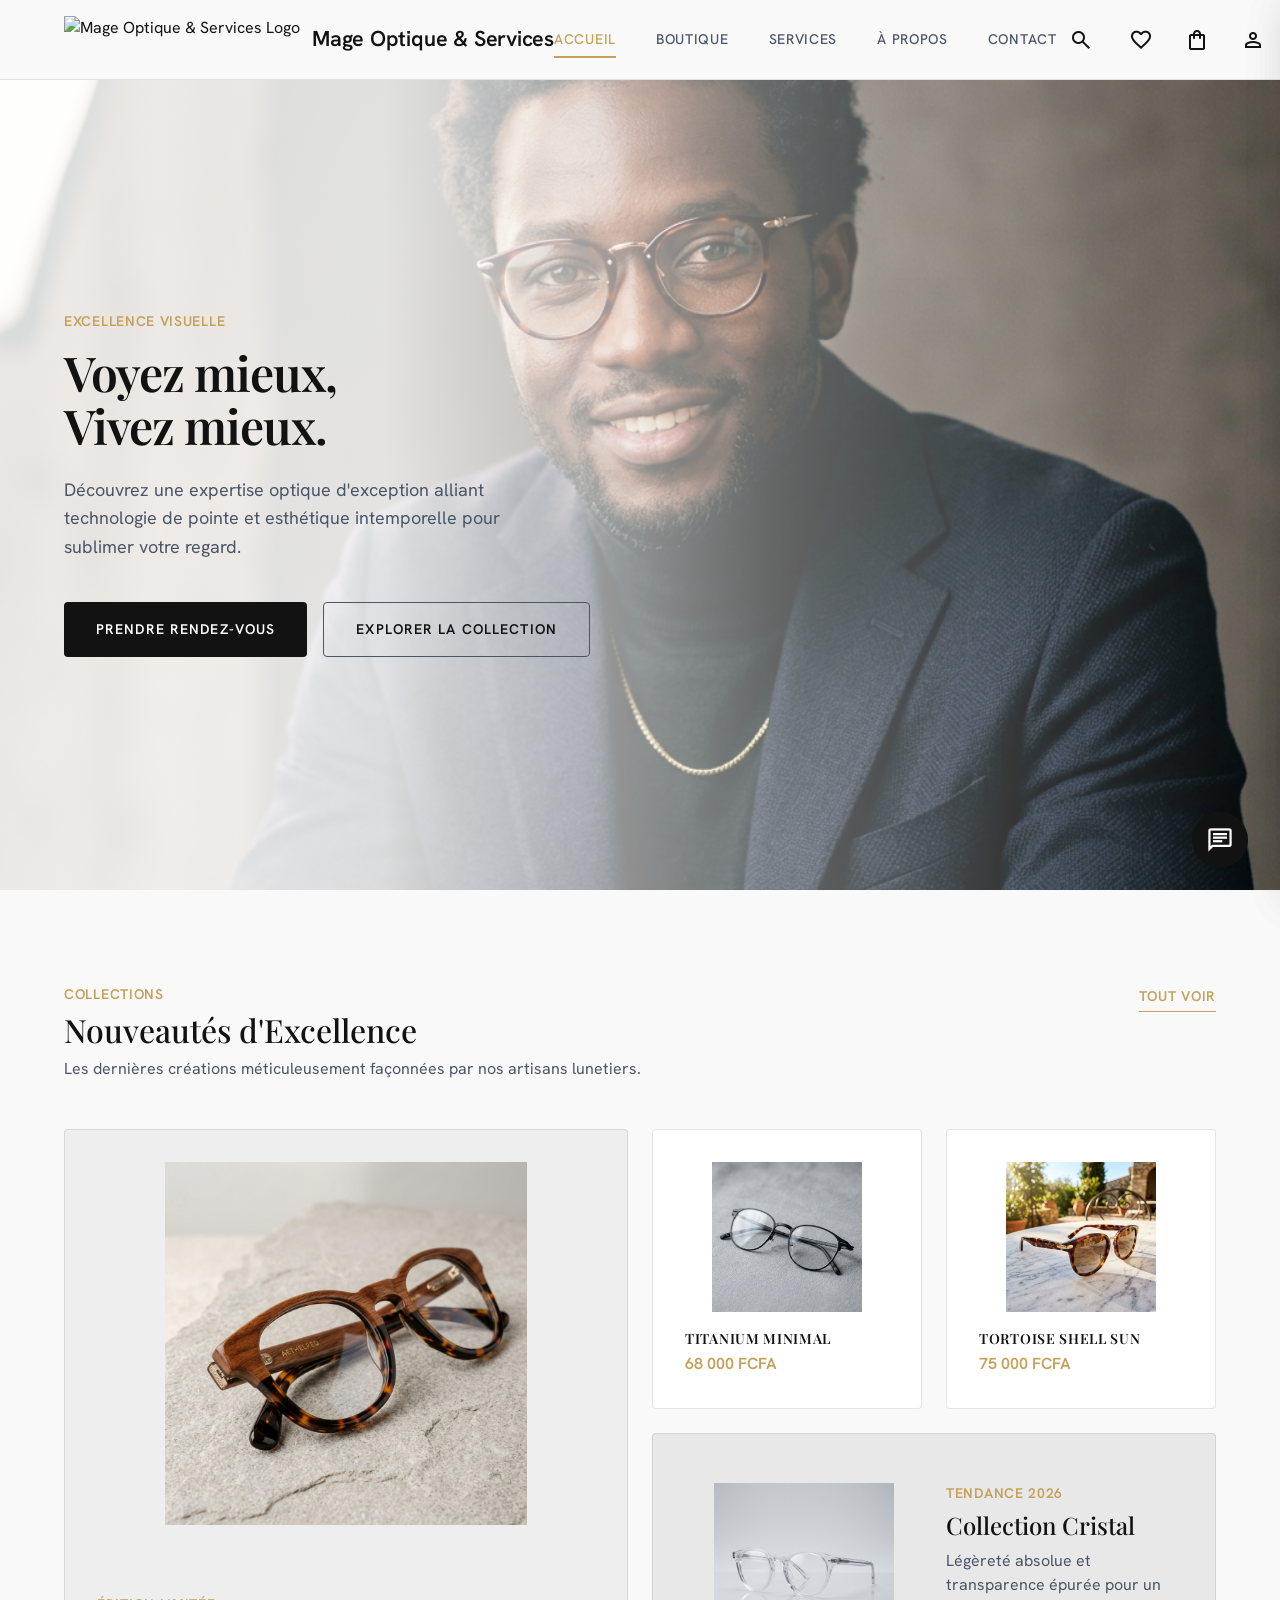
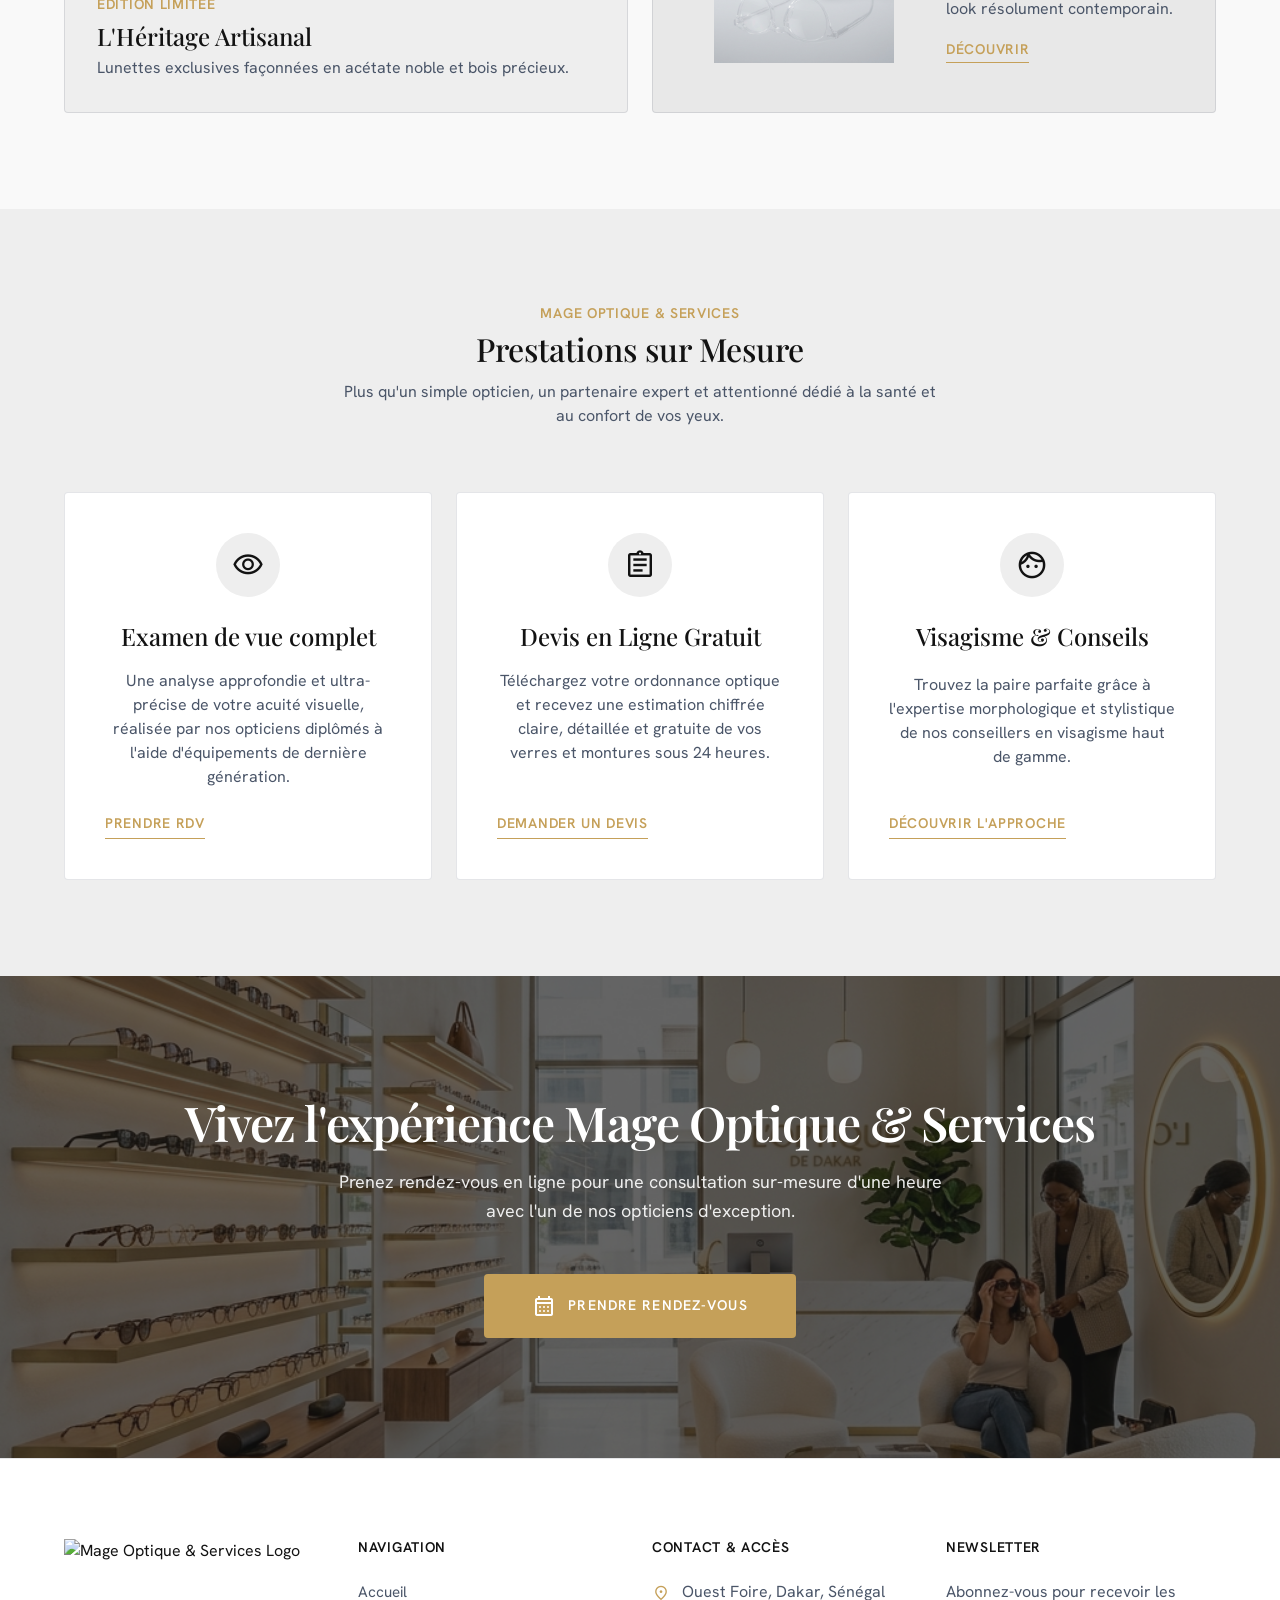
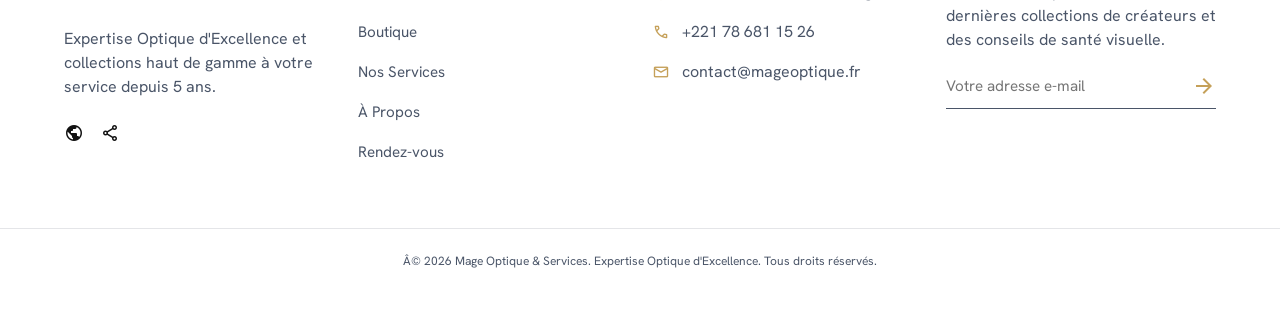
==== index.html @ 8152c01e "Initial commit - Mage Optique & Services full-stack app" ====
<!DOCTYPE html>
<html lang="fr" class="scroll-smooth">
<head>
    <meta charset="UTF-8">
    <meta name="viewport" content="width=device-width, initial-scale=1.0">
    <meta name="description" content="Mage Optique & Services | Haute lunetterie et expertise optique d'excellence. Découvrez nos montures de créateurs et planifiez votre examen de vue.">
    <title>Mage Optique & Services | Haute Lunetterie & Expertise</title>
    
    <!-- Google Fonts & Material Symbols -->
    <link href="https://fonts.googleapis.com/css2?family=Playfair+Display:wght@400;500;600;700&family=Hanken+Grotesk:wght@300;400;500;600;700&display=swap" rel="stylesheet">
    <link href="https://fonts.googleapis.com/css2?family=Material+Symbols+Outlined:wght,FILL@100..700,0..1" rel="stylesheet">
    
    <!-- Core Stylesheet -->
    <link rel="stylesheet" href="css/style.css?v=3">
    
    <style>
        .hero-carousel {
            position: absolute;
            inset: 0;
            z-index: 1;
            height: 100%;
            width: 100%;
        }
        .carousel-slide {
            position: absolute;
            inset: 0;
            opacity: 0;
            transition: opacity 1.5s cubic-bezier(0.4, 0, 0.2, 1);
            height: 100%;
            width: 100%;
        }
        .carousel-slide.active {
            opacity: 1;
        }
        @media (max-width: 768px) {
            .hero-overlay-mask {
                background: linear-gradient(to bottom, rgba(255, 255, 255, 0.9) 0%, rgba(255, 255, 255, 0.75) 100%) !important;
            }
            .text-body-lg {
                color: #121212 !important;
                font-weight: 500 !important;
            }
        }
    </style>
</head>
<body>

    <!-- Unified Header / TopAppBar -->
    <header class="top-header glass-effect">
        <div class="container nav-bar">
            <a href="index.html" class="nav-logo" id="logo-link">
                <img src="https://lh3.googleusercontent.com/aida-public/[base64]" alt="Mage Optique &amp; Services Logo" class="logo-img">
                <span class="logo-text font-serif">Mage Optique &amp; Services</span>
            </a>
            
            <nav class="nav-links">
                <a href="index.html" class="nav-link active">Accueil</a>
                <a href="boutique.html" class="nav-link">Boutique</a>
                <a href="services.html" class="nav-link">Services</a>
                <a href="a-propos.html" class="nav-link">À Propos</a>
                <a href="contact.html" class="nav-link">Contact</a>
            </nav>
            
            <div class="nav-actions">
                <a href="boutique.html" class="material-symbols-outlined icon-btn" id="search-nav-btn">search</a>
                <span class="material-symbols-outlined icon-btn" onclick="alert('Votre liste de favoris est vide.')" id="fav-nav-btn">favorite</span>
                <span class="material-symbols-outlined icon-btn" onclick="alert('Votre panier Mage Optique &amp; Services est vide.')" id="cart-nav-btn">shopping_bag</span>
                <a href="connexion.html" class="material-symbols-outlined icon-btn" id="login-nav-btn">person</a>
                <span class="mobile-nav-toggle material-symbols-outlined" id="menu-toggle-btn">menu</span>
            </div>
        </div>
    </header>

    <!-- Mobile Drawer Menu -->
    <div class="mobile-menu-overlay" id="drawer-overlay"></div>
    <div class="mobile-menu" id="drawer-menu">
        <div class="mobile-menu-header">
            <span class="font-serif text-headline-md">Mage Optique &amp; Services</span>
            <span class="material-symbols-outlined icon-btn close-menu" id="close-menu-btn">close</span>
        </div>
        <nav class="mobile-nav-links">
            <a href="index.html" class="mobile-nav-link active">Accueil</a>
            <a href="boutique.html" class="mobile-nav-link">Boutique</a>
            <a href="services.html" class="mobile-nav-link">Services</a>
            <a href="a-propos.html" class="mobile-nav-link">À Propos</a>
            <a href="contact.html" class="mobile-nav-link">Contact</a>
            <a href="connexion.html" class="mobile-nav-link">Connexion</a>
        </nav>
    </div>

    <!-- Main Container -->
    <main style="padding-top: 80px;">

        <!-- Hero Section -->
        <section class="animate-fade-in" style="position: relative; height: 90vh; display: flex; align-items: center; overflow: hidden; background-color: var(--color-surface-dim);">
            <!-- Animated Hero Carousel -->
            <div class="hero-carousel">
                <div class="carousel-slide active">
                    <img src="assets/hero_black_man.png" alt="Jeune homme élégant portant des lunettes de créateur Mage Optique &amp; Services" style="width: 100%; height: 100%; object-fit: cover;">
                </div>
                <div class="carousel-slide">
                    <img src="assets/hero_elegant_woman.png" alt="Grande dame et mamie africaine élégante portant des lunettes de créateur Mage Optique &amp; Services" style="width: 100%; height: 100%; object-fit: cover; object-position: center 22%; transform: scale(1.18); transform-origin: center 22%;">
                </div>
                <div class="carousel-slide">
                    <img src="assets/hero_elegant_child.png" alt="Enfant noir élégant portant des lunettes tendance Mage Optique &amp; Services" style="width: 100%; height: 100%; object-fit: cover;">
                </div>
                <div class="carousel-slide">
                    <img src="assets/hero_african_veiled_woman.png" alt="Femme noire africaine voilée élégante portant des lunettes de créateur Mage Optique &amp; Services" style="width: 100%; height: 100%; object-fit: cover;">
                </div>
                <div class="carousel-slide">
                    <img src="assets/hero_mixed_senior.png" alt="Sénior métissé élégant et souriant portant des lunettes de créateur Mage Optique &amp; Services" style="width: 100%; height: 100%; object-fit: cover; object-position: center 15%; transform: scale(1.15); transform-origin: center 15%;">
                </div>
                <!-- Unified mask overlay to guarantee optimal text contrast across all slides -->
                <div class="hero-overlay-mask" style="position: absolute; inset: 0; background: linear-gradient(to right, rgba(255,255,255,0.85) 30%, rgba(255,255,255,0.4) 60%, transparent 100%); z-index: 2;"></div>
            </div>
            
            <div class="container" style="position: relative; z-index: 3;">
                <div style="max-width: 600px;">
                    <span class="text-label-md" style="color: var(--color-muted-gold); margin-bottom: 16px; display: block;">Excellence Visuelle</span>
                    <h1 class="text-display-lg" style="margin-bottom: 24px;">Voyez mieux,<br>Vivez mieux.</h1>
                    <p class="text-body-lg" style="margin-bottom: 40px; max-width: 480px;">Découvrez une expertise optique d'exception alliant technologie de pointe et esthétique intemporelle pour sublimer votre regard.</p>
                    <div style="display: flex; flex-wrap: wrap; gap: 16px;">
                        <a href="contact.html" class="btn btn-primary" id="hero-book-btn">Prendre Rendez-vous</a>
                        <a href="boutique.html" class="btn btn-secondary" id="hero-explore-btn">Explorer la Collection</a>
                    </div>
                </div>
            </div>
        </section>

        <!-- Bento Grid Nouveautés -->
        <section class="section-padding container">
            <div style="display: flex; justify-content: space-between; align-items: flex-end; margin-bottom: 48px;">
                <div>
                    <span class="text-label-md" style="color: var(--color-muted-gold); margin-bottom: 8px; display: block;">Collections</span>
                    <h2 class="text-headline-lg">Nouveautés d'Excellence</h2>
                    <p class="text-body-md" style="margin-top: 8px;">Les dernières créations méticuleusement façonnées par nos artisans lunetiers.</p>
                </div>
                <a href="boutique.html" class="btn-link" id="view-all-nouveautes">Tout voir</a>
            </div>

            <div class="bento-grid">
                <!-- Large Bento element (Featured) -->
                <div class="bento-card bento-large" id="bento-card-large" onclick="location.href='details.html?id=prod-1'">
                    <div class="bento-image-wrapper">
                        <img src="assets/bento_wood.png" alt="Artisanal wood spectacles" class="bento-img">
                    </div>
                    <div>
                        <span class="text-label-md" style="color: var(--color-muted-gold); margin-bottom: 8px; display: block;">Édition Limitée</span>
                        <h3 class="text-headline-md">L'Héritage Artisanal</h3>
                        <p class="text-body-md" style="margin-top: 4px;">Lunettes exclusives façonnées en acétate noble et bois précieux.</p>
                    </div>
                </div>

                <!-- Small Bento 1 -->
                <div class="bento-card bento-small" id="bento-card-small1" onclick="location.href='details.html?id=prod-2'">
                    <div class="bento-image-wrapper">
                        <img src="assets/bento_titanium.png" alt="Titanium Minimal" class="bento-img">
                    </div>
                    <div>
                        <h4 class="text-label-md" style="margin-bottom: 4px;">Titanium Minimal</h4>
                        <p class="text-body-md" style="color: var(--color-muted-gold); font-weight: 600;">68 000 FCFA</p>
                    </div>
                </div>

                <!-- Small Bento 2 -->
                <div class="bento-card bento-small" id="bento-card-small2" onclick="location.href='details.html?id=prod-3'">
                    <div class="bento-image-wrapper">
                        <img src="assets/bento_tortoise.png" alt="Tortoise Shell Sun" class="bento-img">
                    </div>
                    <div>
                        <h4 class="text-label-md" style="margin-bottom: 4px;">Tortoise Shell Sun</h4>
                        <p class="text-body-md" style="color: var(--color-muted-gold); font-weight: 600;">75 000 FCFA</p>
                    </div>
                </div>

                <!-- Medium Bento 3 -->
                <div class="bento-card bento-medium" id="bento-card-medium" onclick="location.href='details.html?id=prod-4'">
                    <div style="display: flex; height: 100%; width: 100%; align-items: center; gap: 24px;">
                        <div style="width: 50%; height: 100%; display: flex; align-items: center; justify-content: center;">
                            <img src="assets/bento_cristal.png" alt="Collection Cristal" class="bento-img" style="max-height: 180px;">
                        </div>
                        <div style="width: 50%;">
                            <span class="text-label-md" style="color: var(--color-muted-gold); margin-bottom: 8px; display: block;">Tendance 2026</span>
                            <h3 class="text-headline-md" style="margin-bottom: 8px;">Collection Cristal</h3>
                            <p class="text-body-md" style="margin-bottom: 16px;">Légèreté absolue et transparence épurée pour un look résolument contemporain.</p>
                            <span class="btn-link">Découvrir</span>
                        </div>
                    </div>
                </div>
            </div>
        </section>

        <!-- Services Preview Section -->
        <section style="background-color: var(--color-surface-container); padding: 96px 0;">
            <div class="container">
                <div style="text-align: center; max-width: 600px; margin: 0 auto 64px auto;">
                    <span class="text-label-md" style="color: var(--color-muted-gold); margin-bottom: 8px; display: block;">Mage Optique &amp; Services</span>
                    <h2 class="text-headline-lg">Prestations sur Mesure</h2>
                    <p class="text-body-md" style="margin-top: 12px;">Plus qu'un simple opticien, un partenaire expert et attentionné dédié à la santé et au confort de vos yeux.</p>
                </div>

                <div class="grid-cols-12">
                    <!-- Service 1 -->
                    <div class="card-shadow-hover col-span-4" style="background-color: var(--color-paper-white); border: 1px solid var(--color-border-subtle); padding: 40px; border-radius: var(--border-radius-md); text-align: center; display: flex; flex-direction: column; align-items: center;">
                        <div style="width: 64px; height: 64px; border-radius: var(--border-radius-full); background-color: var(--color-surface-container); margin-bottom: 24px;" class="flex-center">
                            <span class="material-symbols-outlined" style="font-size: 32px; color: var(--color-deep-charcoal);">visibility</span>
                        </div>
                        <h3 class="text-headline-md" style="margin-bottom: 16px;">Examen de vue complet</h3>
                        <p class="text-body-md" style="margin-bottom: 24px; flex-grow: 1;">Une analyse approfondie et ultra-précise de votre acuité visuelle, réalisée par nos opticiens diplômés à l'aide d'équipements de dernière génération.</p>
                        <a href="contact.html" class="btn-link">Prendre RDV</a>
                    </div>

                    <!-- Service 2 -->
                    <div class="card-shadow-hover col-span-4" style="background-color: var(--color-paper-white); border: 1px solid var(--color-border-subtle); padding: 40px; border-radius: var(--border-radius-md); text-align: center; display: flex; flex-direction: column; align-items: center;">
                        <div style="width: 64px; height: 64px; border-radius: var(--border-radius-full); background-color: var(--color-surface-container); margin-bottom: 24px;" class="flex-center">
                            <span class="material-symbols-outlined" style="font-size: 32px; color: var(--color-deep-charcoal);">assignment</span>
                        </div>
                        <h3 class="text-headline-md" style="margin-bottom: 16px;">Devis en Ligne Gratuit</h3>
                        <p class="text-body-md" style="margin-bottom: 24px; flex-grow: 1;">Téléchargez votre ordonnance optique et recevez une estimation chiffrée claire, détaillée et gratuite de vos verres et montures sous 24 heures.</p>
                        <a href="services.html" class="btn-link">Demander un Devis</a>
                    </div>

                    <!-- Service 3 -->
                    <div class="card-shadow-hover col-span-4" style="background-color: var(--color-paper-white); border: 1px solid var(--color-border-subtle); padding: 40px; border-radius: var(--border-radius-md); text-align: center; display: flex; flex-direction: column; align-items: center;">
                        <div style="width: 64px; height: 64px; border-radius: var(--border-radius-full); background-color: var(--color-surface-container); margin-bottom: 24px;" class="flex-center">
                            <span class="material-symbols-outlined" style="font-size: 32px; color: var(--color-deep-charcoal);">face</span>
                        </div>
                        <h3 class="text-headline-md" style="margin-bottom: 16px;">Visagisme &amp; Conseils</h3>
                        <p class="text-body-md" style="margin-top: 4px; margin-bottom: 24px; flex-grow: 1;">Trouvez la paire parfaite grâce à l'expertise morphologique et stylistique de nos conseillers en visagisme haut de gamme.</p>
                        <a href="a-propos.html" class="btn-link">Découvrir l'approche</a>
                    </div>
                </div>
            </div>
        </section>

        <!-- CTA Experience Section -->
        <section style="position: relative; padding: 120px 0; overflow: hidden; color: var(--color-paper-white);">
            <div style="position: absolute; inset: 0; z-index: 1;">
                <img src="assets/salon_interior.png" alt="Mage Optique &amp; Services high-end salon interior" style="width: 100%; height: 100%; object-fit: cover;">
                <div style="position: absolute; inset: 0; background-color: rgba(18, 18, 18, 0.65);"></div>
            </div>

            <div class="container" style="position: relative; z-index: 2; text-align: center;">
                <h2 class="text-display-lg font-serif" style="margin-bottom: 20px; color: var(--color-paper-white);">Vivez l'expérience Mage Optique &amp; Services</h2>
                <p class="text-body-lg" style="margin-bottom: 48px; max-width: 640px; margin-left: auto; margin-right: auto; opacity: 0.9; color: var(--color-paper-white);">Prenez rendez-vous en ligne pour une consultation sur-mesure d'une heure avec l'un de nos opticiens d'exception.</p>
                <a href="contact.html" class="btn btn-gold" style="padding: 20px 48px; display: inline-flex; align-items: center; gap: 12px;" id="cta-book-btn">
                    <span class="material-symbols-outlined">calendar_month</span>
                    Prendre Rendez-vous
                </a>
            </div>
        </section>

    </main>

    <!-- Unified Footer -->
    <footer class="footer">
        <div class="container footer-grid">
            <div>
                <img src="https://lh3.googleusercontent.com/aida-public/[base64]" alt="Mage Optique &amp; Services Logo" style="height: 64px; margin-bottom: 24px; width: auto; object-fit: contain;">
                <p class="text-body-md" style="margin-bottom: 24px;">Expertise Optique d'Excellence et collections haut de gamme à votre service depuis 5 ans.</p>
                <div class="footer-socials">
                    <span class="material-symbols-outlined social-icon" id="soc-instagram">public</span>
                    <span class="material-symbols-outlined social-icon" id="soc-share">share</span>
                </div>
            </div>

            <div>
                <h5 class="footer-title">Navigation</h5>
                <ul class="footer-links">
                    <li><a href="index.html" class="footer-link">Accueil</a></li>
                    <li><a href="boutique.html" class="footer-link">Boutique</a></li>
                    <li><a href="services.html" class="footer-link">Nos Services</a></li>
                    <li><a href="a-propos.html" class="footer-link">À Propos</a></li>
                    <li><a href="contact.html" class="footer-link">Rendez-vous</a></li>
                </ul>
            </div>

            <div>
                <h5 class="footer-title">Contact &amp; Accès</h5>
                <ul class="footer-links text-body-md">
                    <li style="display: flex; gap: 12px; align-items: flex-start;">
                        <span class="material-symbols-outlined" style="font-size: 18px; margin-top: 4px; color: var(--color-muted-gold);">location_on</span>
                        <span>Ouest Foire, Dakar, Sénégal</span>
                    </li>
                    <li style="display: flex; gap: 12px; align-items: center;">
                        <span class="material-symbols-outlined" style="font-size: 18px; color: var(--color-muted-gold);">call</span>
                        <span>+221 78 681 15 26</span>
                    </li>
                    <li style="display: flex; gap: 12px; align-items: center;">
                        <span class="material-symbols-outlined" style="font-size: 18px; color: var(--color-muted-gold);">mail</span>
                        <span>contact@mageoptique.fr</span>
                    </li>
                </ul>
            </div>

            <div>
                <h5 class="footer-title">Newsletter</h5>
                <p class="text-body-md" style="margin-bottom: 20px;">Abonnez-vous pour recevoir les dernières collections de créateurs et des conseils de santé visuelle.</p>
                <form onsubmit="event.preventDefault(); alert('Merci pour votre inscription à la newsletter Mage Optique &amp; Services !'); this.reset();" style="display: flex; border-bottom: 1px solid var(--color-soft-slate); padding-bottom: 8px;" id="newsletter-form">
                    <input type="email" placeholder="Votre adresse e-mail" style="flex-grow: 1; padding: 4px 0; color: var(--color-deep-charcoal); font-size: 0.95rem;" required id="news-email-input">
                    <button type="submit" class="material-symbols-outlined" style="color: var(--color-muted-gold); cursor: pointer;" id="news-submit-btn">arrow_forward</button>
                </form>
            </div>
        </div>

        <div style="border-top: 1px solid var(--color-border-subtle); margin-top: 64px; padding-top: 24px; text-align: center;">
            <p class="text-caption">Â© 2026 Mage Optique &amp; Services. Expertise Optique d'Excellence. Tous droits réservés.</p>
        </div>
    </footer>

    <!-- Interactive Sidebar Concierge -->
    <div style="position: fixed; bottom: 32px; right: 32px; z-index: 100; display: flex; flex-direction: column; align-items: flex-end; gap: 16px;">
        <div id="concierge-message" class="glass-effect" style="display: none; padding: 12px 20px; border-radius: var(--border-radius-lg); font-size: 0.875rem; font-weight: 500; box-shadow: 0 10px 25px rgba(0,0,0,0.05); border-color: var(--color-muted-gold); animation: fadeIn 0.3s ease-out; max-width: 240px; color: var(--color-deep-charcoal);">
            Besoin d'un conseil ? Chattez avec l'un de nos visagistes en direct.
        </div>
        <button onclick="alert('L\'assistant conseil Mage Optique &amp; Services est en cours d\'initialisation...')" onmouseover="document.getElementById('concierge-message').style.display='block'" onmouseout="document.getElementById('concierge-message').style.display='none'" class="flex-center" style="width: 56px; height: 56px; border-radius: var(--border-radius-full); background-color: var(--color-deep-charcoal); color: var(--color-paper-white); box-shadow: 0 10px 25px rgba(0,0,0,0.1); cursor: pointer; transition: var(--transition-fast);" id="concierge-floating-btn">
            <span class="material-symbols-outlined" style="font-size: 28px;">chat</span>
        </button>
    </div>

    <!-- Core Scripting -->
    <script src="js/db.js?v=3"></script>
    <script src="js/main.js?v=7"></script>
    <script>
        // Smooth fade-in hero carousel automation
        document.addEventListener('DOMContentLoaded', () => {
            const slides = document.querySelectorAll('.carousel-slide');
            if (slides.length === 0) return;
            
            let currentIdx = 0;
            setInterval(() => {
                slides[currentIdx].classList.remove('active');
                currentIdx = (currentIdx + 1) % slides.length;
                slides[currentIdx].classList.add('active');
            }, 5000); // Transitions every 5 seconds

            // Initial bento render
            renderBentoGrid();
        });

        // Re-render when products are synced from Supabase
        window.addEventListener('supabase-synced', renderBentoGrid);

        function renderBentoGrid() {
            const products = typeof getProducts === 'function' ? getProducts() : [];
            
            // 1. Large Bento
            const pLarge = products.find(p => p.homepage_placement === 'large');
            const cardLarge = document.getElementById('bento-card-large');
            if (cardLarge) {
                if (pLarge) {
                    cardLarge.setAttribute('onclick', `location.href='details.html?id=${pLarge.id}'`);
                    cardLarge.innerHTML = `
                        <div class="bento-image-wrapper">
                            <img src="${pLarge.image}" alt="${pLarge.title}" class="bento-img">
                        </div>
                        <div>
                            <span class="text-label-md" style="color: var(--color-muted-gold); margin-bottom: 8px; display: block;">${pLarge.tag || 'Édition Limitée'}</span>
                            <h3 class="text-headline-md">${pLarge.title}</h3>
                            <p class="text-body-md" style="margin-top: 4px;">${pLarge.desc}</p>
                        </div>
                    `;
                } else {
                    cardLarge.setAttribute('onclick', `location.href='details.html?id=prod-1'`);
                    cardLarge.innerHTML = `
                        <div class="bento-image-wrapper">
                            <img src="assets/bento_wood.png" alt="Artisanal wood spectacles" class="bento-img">
                        </div>
                        <div>
                            <span class="text-label-md" style="color: var(--color-muted-gold); margin-bottom: 8px; display: block;">Édition Limitée</span>
                            <h3 class="text-headline-md">L'Héritage Artisanal</h3>
                            <p class="text-body-md" style="margin-top: 4px;">Lunettes exclusives façonnées en acétate noble et bois précieux.</p>
                        </div>
                    `;
                }
            }

            // 2. Small Bento 1
            const pSmall1 = products.find(p => p.homepage_placement === 'small1');
            const cardSmall1 = document.getElementById('bento-card-small1');
            if (cardSmall1) {
                if (pSmall1) {
                    cardSmall1.setAttribute('onclick', `location.href='details.html?id=${pSmall1.id}'`);
                    cardSmall1.innerHTML = `
                        <div class="bento-image-wrapper">
                            <img src="${pSmall1.image}" alt="${pSmall1.title}" class="bento-img">
                        </div>
                        <div>
                            <h4 class="text-label-md" style="margin-bottom: 4px;">${pSmall1.title}</h4>
                            <p class="text-body-md" style="color: var(--color-muted-gold); font-weight: 600;">${new Intl.NumberFormat('fr-FR').format(pSmall1.price)} FCFA</p>
                        </div>
                    `;
                } else {
                    cardSmall1.setAttribute('onclick', `location.href='details.html?id=prod-2'`);
                    cardSmall1.innerHTML = `
                        <div class="bento-image-wrapper">
                            <img src="assets/bento_titanium.png" alt="Titanium Minimal" class="bento-img">
                        </div>
                        <div>
                            <h4 class="text-label-md" style="margin-bottom: 4px;">Titanium Minimal</h4>
                            <p class="text-body-md" style="color: var(--color-muted-gold); font-weight: 600;">68 000 FCFA</p>
                        </div>
                    `;
                }
            }

            // 3. Small Bento 2
            const pSmall2 = products.find(p => p.homepage_placement === 'small2');
            const cardSmall2 = document.getElementById('bento-card-small2');
            if (cardSmall2) {
                if (pSmall2) {
                    cardSmall2.setAttribute('onclick', `location.href='details.html?id=${pSmall2.id}'`);
                    cardSmall2.innerHTML = `
                        <div class="bento-image-wrapper">
                            <img src="${pSmall2.image}" alt="${pSmall2.title}" class="bento-img">
                        </div>
                        <div>
                            <h4 class="text-label-md" style="margin-bottom: 4px;">${pSmall2.title}</h4>
                            <p class="text-body-md" style="color: var(--color-muted-gold); font-weight: 600;">${new Intl.NumberFormat('fr-FR').format(pSmall2.price)} FCFA</p>
                        </div>
                    `;
                } else {
                    cardSmall2.setAttribute('onclick', `location.href='details.html?id=prod-3'`);
                    cardSmall2.innerHTML = `
                        <div class="bento-image-wrapper">
                            <img src="assets/bento_tortoise.png" alt="Tortoise Shell Sun" class="bento-img">
                        </div>
                        <div>
                            <h4 class="text-label-md" style="margin-bottom: 4px;">Tortoise Shell Sun</h4>
                            <p class="text-body-md" style="color: var(--color-muted-gold); font-weight: 600;">75 000 FCFA</p>
                        </div>
                    `;
                }
            }

            // 4. Medium Bento
            const pMedium = products.find(p => p.homepage_placement === 'medium');
            const cardMedium = document.getElementById('bento-card-medium');
            if (cardMedium) {
                if (pMedium) {
                    cardMedium.setAttribute('onclick', `location.href='details.html?id=${pMedium.id}'`);
                    cardMedium.innerHTML = `
                        <div style="display: flex; height: 100%; width: 100%; align-items: center; gap: 24px;">
                            <div style="width: 50%; height: 100%; display: flex; align-items: center; justify-content: center;">
                                <img src="${pMedium.image}" alt="${pMedium.title}" class="bento-img" style="max-height: 180px;">
                            </div>
                            <div style="width: 50%;">
                                <span class="text-label-md" style="color: var(--color-muted-gold); margin-bottom: 8px; display: block;">${pMedium.tag || 'Tendance 2026'}</span>
                                <h3 class="text-headline-md" style="margin-bottom: 8px;">${pMedium.title}</h3>
                                <p class="text-body-md" style="margin-bottom: 16px;">${pMedium.desc}</p>
                                <span class="btn-link">Découvrir</span>
                            </div>
                        </div>
                    `;
                } else {
                    cardMedium.setAttribute('onclick', `location.href='details.html?id=prod-4'`);
                    cardMedium.innerHTML = `
                        <div style="display: flex; height: 100%; width: 100%; align-items: center; gap: 24px;">
                            <div style="width: 50%; height: 100%; display: flex; align-items: center; justify-content: center;">
                                <img src="assets/bento_cristal.png" alt="Collection Cristal" class="bento-img" style="max-height: 180px;">
                            </div>
                            <div style="width: 50%;">
                                <span class="text-label-md" style="color: var(--color-muted-gold); margin-bottom: 8px; display: block;">Tendance 2026</span>
                                <h3 class="text-headline-md" style="margin-bottom: 8px;">Collection Cristal</h3>
                                <p class="text-body-md" style="margin-bottom: 16px;">Légèreté absolue et transparence épurée pour un look résolument contemporain.</p>
                                <span class="btn-link">Découvrir</span>
                            </div>
                        </div>
                    `;
                }
            }

            // Re-initialize 3D Card tilt effects on new content
            if (typeof initTiltCards === 'function') {
                initTiltCards();
            }
        }
    </script>
</body>
</html>
---- css/style.css ----
/* Mage Optique & Services - Official Premium Stylesheet */

/* --- Design Tokens --- */
:root {
    /* Color Palette */
    --color-background: #f9f9f9;
    --color-surface-dim: #dadada;
    --color-surface-container: #eeeeee;
    --color-surface-container-high: #e8e8e8;
    --color-surface-container-lowest: #ffffff;
    --color-primary: #000000;
    --color-on-primary: #ffffff;
    --color-deep-charcoal: #121212;
    --color-muted-gold: #C5A059;
    --color-muted-gold-hover: #b48e4b;
    --color-soft-slate: #4A5568;
    --color-paper-white: #FFFFFF;
    --color-error: #ba1a1a;
    --color-border-subtle: rgba(74, 85, 104, 0.15);
    --color-gold-tint: rgba(197, 160, 89, 0.1);

    /* Fonts */
    --font-serif: 'Playfair Display', Georgia, serif;
    --font-sans: 'Hanken Grotesk', 'Inter', system-ui, sans-serif;

    /* Spacing & Layout */
    --spacing-unit: 4px;
    --spacing-gutter: 24px;
    --margin-desktop: 64px;
    --margin-mobile: 16px;
    --container-max: 1280px;

    /* Elevation, Borders & Roundness */
    --border-radius-sm: 2px;
    --border-radius-md: 4px;
    --border-radius-lg: 8px;
    --border-radius-xl: 12px;
    --border-radius-full: 9999px;

    --transition-smooth: all 0.4s cubic-bezier(0.16, 1, 0.3, 1);
    --transition-fast: all 0.2s ease;
}

/* --- Base & Resets --- */
*, *::before, *::after {
    box-sizing: border-box;
    margin: 0;
    padding: 0;
}

html {
    scroll-behavior: smooth;
    font-size: 16px;
    max-width: 100% !important;
    overflow-x: hidden !important;
}

body {
    background-color: var(--color-background);
    color: var(--color-deep-charcoal);
    font-family: var(--font-sans);
    line-height: 1.5;
    max-width: 100% !important;
    overflow-x: hidden !important;
    -webkit-font-smoothing: antialiased;
}

img {
    max-width: 100%;
    height: auto;
    display: block;
}

a {
    color: inherit;
    text-decoration: none;
    transition: var(--transition-fast);
}

button, input, select, textarea {
    font-family: inherit;
    background: none;
    border: none;
    outline: none;
}

/* --- Typography System --- */
h1, h2, h3, h4, h5, h6 {
    font-family: var(--font-serif);
    font-weight: 500;
    color: var(--color-deep-charcoal);
    line-height: 1.2;
}

.text-display-lg {
    font-size: 3rem; /* 48px */
    font-weight: 600;
    line-height: 1.1;
    letter-spacing: -0.02em;
}

.text-headline-lg {
    font-size: 2rem; /* 32px */
    font-weight: 500;
    line-height: 1.2;
}

.text-headline-md {
    font-size: 1.5rem; /* 24px */
    font-weight: 500;
    line-height: 1.3;
}

.text-body-lg {
    font-size: 1.125rem; /* 18px */
    font-weight: 400;
    line-height: 1.6;
    color: var(--color-soft-slate);
}

.text-body-md {
    font-size: 1rem; /* 16px */
    font-weight: 400;
    line-height: 1.5;
    color: var(--color-soft-slate);
}

.text-label-md {
    font-size: 0.875rem; /* 14px */
    font-weight: 600;
    line-height: 1.2;
    letter-spacing: 0.05em;
    text-transform: uppercase;
}

.text-caption {
    font-size: 0.75rem; /* 12px */
    font-weight: 400;
    line-height: 1.4;
    color: var(--color-soft-slate);
}

/* --- Premium Layout Utilities --- */
.container {
    max-width: var(--container-max);
    margin: 0 auto;
    padding: 0 var(--margin-desktop);
    width: 100%;
}

.section-padding {
    padding: 96px 0;
}

.grid-cols-12 {
    display: grid;
    grid-template-columns: repeat(12, 1fr);
    gap: var(--spacing-gutter);
}

.flex-center {
    display: flex;
    align-items: center;
    justify-content: center;
}

/* --- Glassmorphism & Depth --- */
.glass-effect {
    backdrop-filter: blur(20px);
    -webkit-backdrop-filter: blur(20px);
    background: rgba(255, 255, 255, 0.85);
    border: 1px solid rgba(255, 255, 255, 0.4);
}

.dark-glass-effect {
    backdrop-filter: blur(20px);
    -webkit-backdrop-filter: blur(20px);
    background: rgba(18, 18, 18, 0.85);
    border: 1px solid rgba(255, 255, 255, 0.05);
}

.card-shadow-hover {
    transition: var(--transition-smooth);
}

.card-shadow-hover:hover {
    transform: translateY(-4px);
    box-shadow: 0 20px 40px rgba(0, 0, 0, 0.04);
    border-color: var(--color-muted-gold);
}

/* --- Interactive Components --- */
/* Navigation Header */
.top-header {
    position: fixed;
    top: 0;
    left: 0;
    width: 100%;
    height: 80px;
    z-index: 100;
    border-bottom: 1px solid var(--color-border-subtle);
    transition: var(--transition-smooth);
}

.top-header.scrolled {
    height: 70px;
    box-shadow: 0 10px 30px rgba(0, 0, 0, 0.02);
}

.nav-bar {
    display: flex;
    justify-content: space-between;
    align-items: center;
    height: 100%;
    transition: var(--transition-smooth);
}

.nav-logo {
    display: flex;
    align-items: center;
    gap: 12px;
    flex-shrink: 0;
}

.logo-img {
    height: 48px;
    width: auto;
    object-contain: fit;
}

.logo-text {
    font-size: 1.35rem;
    font-weight: 600;
    letter-spacing: -0.01em;
    transition: var(--transition-smooth);
}

.nav-links {
    display: flex;
    align-items: center;
    gap: 40px;
    flex-shrink: 0;
    transition: var(--transition-smooth);
}

.nav-link {
    font-family: var(--font-sans);
    font-size: 0.875rem;
    font-weight: 500;
    color: var(--color-soft-slate);
    text-transform: uppercase;
    letter-spacing: 0.05em;
    position: relative;
    padding: 8px 0;
    white-space: nowrap;
}

.nav-link::after {
    content: '';
    position: absolute;
    bottom: 0;
    left: 0;
    width: 0;
    height: 2px;
    background-color: var(--color-muted-gold);
    transition: var(--transition-smooth);
}

.nav-link:hover, .nav-link.active {
    color: var(--color-muted-gold);
}

.nav-link:hover::after, .nav-link.active::after {
    width: 100%;
}

.nav-actions {
    display: flex;
    align-items: center;
    gap: 16px;
    flex-shrink: 0;
}

/* Base style for all direct interactive children in the nav bar */
.nav-actions > div,
.nav-actions > a,
.nav-actions > span {
    display: flex !important;
    align-items: center !important;
    justify-content: center !important;
    width: 40px !important;
    height: 40px !important;
    border-radius: var(--border-radius-full) !important;
    transition: var(--transition-fast) !important;
    cursor: pointer !important;
    position: relative !important;
    color: var(--color-deep-charcoal) !important;
    margin: 0 !important;
    padding: 0 !important;
}

.nav-actions > div:hover,
.nav-actions > a:hover,
.nav-actions > span:hover {
    background-color: var(--color-gold-tint) !important;
    color: var(--color-muted-gold) !important;
    transform: translateY(-2px);
}

.icon-btn {
    cursor: pointer;
    font-size: 24px !important;
    color: inherit !important;
    display: flex !important;
    align-items: center !important;
    justify-content: center !important;
    width: 24px !important;
    height: 24px !important;
    background: transparent !important;
    border: none !important;
    transform: none !important;
    padding: 0 !important;
    margin: 0 !important;
    transition: var(--transition-fast);
}

.nav-actions > span.mobile-nav-toggle {
    cursor: pointer;
    font-size: 24px !important;
    color: inherit !important;
    display: none !important;
    align-items: center !important;
    justify-content: center !important;
    width: 24px !important;
    height: 24px !important;
    background: transparent !important;
    border: none !important;
    transform: none !important;
    padding: 0 !important;
    margin: 0 !important;
    transition: var(--transition-fast);
}

/* Exception for search container wrapper */
.nav-actions .nav-search-container {
    width: auto !important;
    height: 40px !important;
    padding: 0 12px !important;
    border-radius: var(--border-radius-full) !important;
    background: transparent !important;
    margin-left: 12px;
}

.nav-actions .nav-search-container:hover,
.nav-actions .nav-search-container:focus-within {
    background: rgba(18, 18, 18, 0.05) !important;
    color: var(--color-deep-charcoal) !important;
    transform: none !important;
}

.nav-actions .nav-search-container .icon-btn {
    width: 24px !important;
    height: 24px !important;
}

/* Mobile Sidebar Menu Drawer */
.mobile-menu {
    position: fixed;
    top: 0;
    right: -100%;
    width: 320px;
    height: 100vh;
    background: rgba(12, 12, 12, 0.98);
    backdrop-filter: blur(35px);
    -webkit-backdrop-filter: blur(35px);
    box-shadow: -10px 0 40px rgba(0, 0, 0, 0.35);
    z-index: 1000;
    padding: 40px 24px;
    display: flex;
    flex-direction: column;
    justify-content: space-between;
    transition: right 0.4s cubic-bezier(0.16, 1, 0.3, 1);
    border-left: 1px solid rgba(255, 255, 255, 0.06);
    color: #ffffff;
}

.mobile-menu.open {
    right: 0;
}

.mobile-menu-header {
    display: flex;
    justify-content: space-between;
    align-items: center;
    border-bottom: 1px solid rgba(255, 255, 255, 0.08);
    padding-bottom: 24px;
}

.mobile-menu-header span.font-serif {
    color: #ffffff;
    font-size: 1.25rem;
    font-weight: 500;
    letter-spacing: 0.02em;
}

.close-menu {
    cursor: pointer;
    width: 36px;
    height: 36px;
    border-radius: var(--border-radius-full);
    border: 1px solid rgba(255, 255, 255, 0.1);
    display: flex !important;
    align-items: center !important;
    justify-content: center !important;
    color: rgba(255, 255, 255, 0.6) !important;
    transition: var(--transition-smooth);
}

.close-menu:hover {
    color: var(--color-muted-gold) !important;
    border-color: var(--color-muted-gold);
    transform: rotate(90deg);
    background: rgba(255, 255, 255, 0.05);
}

.mobile-nav-links {
    display: flex;
    flex-direction: column;
    gap: 8px;
    margin-top: 32px;
    flex-grow: 1;
}

.mobile-nav-link {
    font-family: var(--font-sans);
    font-size: 1rem;
    font-weight: 500;
    text-transform: uppercase;
    letter-spacing: 0.1em;
    color: rgba(255, 255, 255, 0.65);
    padding: 14px 0;
    border-bottom: 1px solid rgba(255, 255, 255, 0.04);
    transition: var(--transition-smooth);
    display: flex;
    align-items: center;
    justify-content: space-between;
}

.mobile-nav-link::after {
    content: 'chevron_right';
    font-family: 'Material Symbols Outlined';
    font-size: 18px;
    color: rgba(255, 255, 255, 0.2);
    transition: var(--transition-smooth);
}

.mobile-nav-link:hover, .mobile-nav-link.active {
    color: var(--color-muted-gold) !important;
    padding-left: 8px;
    border-bottom-color: rgba(197, 160, 89, 0.25);
}

.mobile-nav-link:hover::after, .mobile-nav-link.active::after {
    color: var(--color-muted-gold) !important;
    transform: translateX(4px);
}

.mobile-menu-overlay {
    position: fixed;
    top: 0;
    left: 0;
    width: 100vw;
    height: 100vh;
    background: rgba(0, 0, 0, 0.45);
    backdrop-filter: blur(4px);
    z-index: 950;
    opacity: 0;
    visibility: hidden;
    transition: var(--transition-smooth);
}

.mobile-menu-overlay.show {
    opacity: 1;
    visibility: visible;
}

/* Button Stylings */
.btn {
    display: inline-flex;
    align-items: center;
    justify-content: center;
    padding: 16px 32px;
    font-family: var(--font-sans);
    font-size: 0.875rem;
    font-weight: 600;
    letter-spacing: 0.08em;
    text-transform: uppercase;
    cursor: pointer;
    transition: var(--transition-smooth);
    border-radius: var(--border-radius-md);
    position: relative;
    overflow: hidden;
}

.btn:disabled {
    background-color: var(--color-surface-dim) !important;
    color: var(--color-soft-slate) !important;
    border-color: var(--color-border-subtle) !important;
    cursor: not-allowed !important;
    opacity: 0.6;
    transform: none !important;
    box-shadow: none !important;
}


.btn-primary {
    background-color: var(--color-deep-charcoal);
    color: var(--color-paper-white);
}

.btn-primary:hover {
    background-color: var(--color-muted-gold);
    color: var(--color-paper-white);
}

.btn-secondary {
    background-color: transparent;
    border: 1px solid var(--color-soft-slate);
    color: var(--color-deep-charcoal);
}

.btn-secondary:hover {
    border-color: var(--color-muted-gold);
    color: var(--color-muted-gold);
    background-color: var(--color-gold-tint);
}

.btn-gold {
    background-color: var(--color-muted-gold);
    color: var(--color-paper-white);
}

.btn-gold:hover {
    background-color: var(--color-deep-charcoal);
    color: var(--color-paper-white);
}

.btn-link {
    font-family: var(--font-sans);
    font-size: 0.875rem;
    font-weight: 600;
    color: var(--color-muted-gold);
    text-transform: uppercase;
    letter-spacing: 0.05em;
    padding-bottom: 4px;
    border-bottom: 1px solid var(--color-muted-gold);
    align-self: flex-start;
}

.btn-link:hover {
    color: var(--color-deep-charcoal);
    border-color: var(--color-deep-charcoal);
}

/* Bento Grid */
.bento-grid {
    display: grid;
    grid-template-columns: repeat(4, 1fr);
    grid-template-rows: repeat(2, 280px);
    gap: var(--spacing-gutter);
}

.bento-card {
    border-radius: var(--border-radius-md);
    border: 1px solid var(--color-border-subtle);
    padding: 32px;
    display: flex;
    flex-direction: column;
    justify-content: space-between;
    transition: var(--transition-smooth);
    position: relative;
    overflow: hidden;
    cursor: pointer;
}

.bento-large {
    grid-column: span 2;
    grid-row: span 2;
    background-color: var(--color-surface-container);
}

.bento-medium {
    grid-column: span 2;
    grid-row: span 1;
    background-color: var(--color-surface-container-high);
}

.bento-small {
    grid-column: span 1;
    grid-row: span 1;
    background-color: var(--color-paper-white);
}

.bento-image-wrapper {
    height: 70%;
    display: flex;
    align-items: center;
    justify-content: center;
    position: relative;
}

.bento-img {
    height: 100%;
    width: auto;
    object-fit: contain;
    transition: var(--transition-smooth);
}

.bento-card:hover .bento-img {
    transform: scale(1.05);
}

/* Eyewear Product Card */
.product-card {
    background-color: var(--color-paper-white);
    border: 1px solid var(--color-border-subtle);
    border-radius: var(--border-radius-md);
    padding: 24px;
    display: flex;
    flex-direction: column;
    transition: var(--transition-smooth);
    position: relative;
}

.product-img-wrapper {
    height: 240px;
    background-color: var(--color-surface-container);
    border-radius: var(--border-radius-md);
    display: flex;
    align-items: center;
    justify-content: center;
    overflow: hidden;
    position: relative;
    margin-bottom: 20px;
}

.product-img {
    height: 80%;
    width: auto;
    object-fit: contain;
    mix-blend-mode: multiply;
    transition: var(--transition-smooth);
}

.product-card:hover .product-img {
    transform: scale(1.08);
}

.product-tag {
    position: absolute;
    top: 16px;
    left: 16px;
    background-color: var(--color-muted-gold);
    color: var(--color-paper-white);
    padding: 4px 10px;
    font-size: 0.65rem;
    font-family: var(--font-sans);
    font-weight: 700;
    text-transform: uppercase;
    letter-spacing: 0.05em;
    border-radius: var(--border-radius-sm);
}

.product-favorite {
    position: absolute;
    top: 16px;
    right: 16px;
    background: rgba(255, 255, 255, 0.8);
    backdrop-filter: blur(4px);
    width: 36px;
    height: 36px;
    border-radius: var(--border-radius-full);
    display: flex;
    align-items: center;
    justify-content: center;
    cursor: pointer;
    font-size: 20px;
    transition: var(--transition-fast);
}

.product-favorite:hover {
    color: var(--color-error);
    background-color: var(--color-paper-white);
}

/* Virtual Try-On Canvas Component */
.tryon-container {
    position: relative;
    width: 100%;
    height: 500px;
    background: var(--color-deep-charcoal);
    border-radius: var(--border-radius-lg);
    overflow: hidden;
    box-shadow: 0 20px 40px rgba(0,0,0,0.15);
}

.tryon-video {
    width: 100%;
    height: 100%;
    object-fit: cover;
}

.tryon-overlay-canvas {
    position: absolute;
    top: 0;
    left: 0;
    width: 100%;
    height: 100%;
    z-index: 10;
    pointer-events: none;
}

.tryon-controls {
    position: absolute;
    bottom: 24px;
    left: 50%;
    transform: translateX(-50%);
    z-index: 20;
    display: flex;
    gap: 16px;
}

.tryon-btn {
    background: rgba(255, 255, 255, 0.9);
    backdrop-filter: blur(10px);
    padding: 12px 24px;
    border-radius: var(--border-radius-full);
    font-family: var(--font-sans);
    font-size: 0.875rem;
    font-weight: 600;
    color: var(--color-deep-charcoal);
    box-shadow: 0 4px 15px rgba(0,0,0,0.1);
    cursor: pointer;
    transition: var(--transition-fast);
    display: flex;
    align-items: center;
    gap: 8px;
}

.tryon-btn:hover {
    background: var(--color-muted-gold);
    color: var(--color-paper-white);
    transform: translateY(-2px);
}

.tryon-fallback {
    position: absolute;
    inset: 0;
    display: flex;
    flex-direction: column;
    align-items: center;
    justify-content: center;
    background: linear-gradient(135deg, #1e2020, #0c0f0f);
    color: var(--color-paper-white);
    padding: 40px;
    text-align: center;
    z-index: 25;
}

/* Interactive Calendar Booking Concierge */
.booking-widget {
    background-color: var(--color-paper-white);
    border: 1px solid var(--color-border-subtle);
    border-radius: var(--border-radius-lg);
    box-shadow: 0 10px 30px rgba(0, 0, 0, 0.02);
    overflow: hidden;
}

.booking-header {
    background-color: var(--color-deep-charcoal);
    color: var(--color-paper-white);
    padding: 32px;
}

.booking-body {
    padding: 24px 32px;
}

.booking-step {
    display: none;
}

.booking-step.active {
    display: block;
    animation: fadeIn 0.4s ease-out;
}

.step-indicator {
    display: flex;
    justify-content: space-between;
    margin-bottom: 24px;
    position: relative;
}

.step-indicator::before {
    content: '';
    position: absolute;
    top: 18px; /* Perfectly centered with the 36px circles */
    left: 0;
    right: 0;
    height: 2px;
    background-color: var(--color-surface-container);
    z-index: 1;
}

.step-node {
    width: 36px;
    height: 36px;
    border-radius: var(--border-radius-full);
    background-color: var(--color-surface-container);
    color: var(--color-soft-slate);
    font-weight: 700;
    z-index: 2;
    transition: var(--transition-fast);
    border: 2px solid var(--color-surface-container);
}

.step-node.active {
    background-color: var(--color-paper-white);
    color: var(--color-muted-gold);
    border-color: var(--color-muted-gold);
}

.step-node.completed {
    background-color: var(--color-muted-gold);
    color: var(--color-paper-white);
    border-color: var(--color-muted-gold);
}

.service-card-select {
    border: 1px solid var(--color-border-subtle);
    border-radius: var(--border-radius-md);
    padding: 16px 20px;
    cursor: pointer;
    transition: var(--transition-fast);
}

.service-card-select:hover {
    border-color: var(--color-muted-gold);
    background-color: var(--color-gold-tint);
}

.service-card-select.selected {
    border-color: var(--color-muted-gold);
    background-color: var(--color-gold-tint);
    box-shadow: 0 4px 15px rgba(197, 160, 89, 0.12);
}

.time-slot-grid {
    display: grid;
    grid-template-columns: repeat(auto-fill, minmax(100px, 1fr));
    gap: 12px;
    margin-top: 24px;
}

.time-slot {
    border: 1px solid var(--color-border-subtle);
    border-radius: var(--border-radius-md);
    padding: 12px;
    text-align: center;
    cursor: pointer;
    font-weight: 500;
    transition: var(--transition-fast);
}

.time-slot:hover, .time-slot.selected {
    border-color: var(--color-muted-gold);
    background-color: var(--color-muted-gold);
    color: var(--color-paper-white);
}

/* Appointment Success Ticket */
.ticket {
    background: linear-gradient(135deg, #121212, #2c3e50);
    color: var(--color-paper-white);
    border-radius: var(--border-radius-lg);
    padding: 40px;
    text-align: center;
    position: relative;
    box-shadow: 0 20px 40px rgba(0, 0, 0, 0.15);
    overflow: hidden;
}

.ticket::before, .ticket::after {
    content: '';
    position: absolute;
    bottom: 80px;
    width: 30px;
    height: 30px;
    background-color: var(--color-background);
    border-radius: var(--border-radius-full);
    z-index: 10;
}

.ticket::before {
    left: -15px;
}

.ticket::after {
    right: -15px;
}

.ticket-divider {
    border-top: 2px dashed rgba(255, 255, 255, 0.15);
    margin: 32px 0;
    position: relative;
}

/* Form inputs & styling */
.form-group {
    margin-bottom: 24px;
}

.devis-form-card {
    background-color: var(--color-paper-white);
    border: 1px solid var(--color-border-subtle);
    border-radius: var(--border-radius-lg);
    padding: 40px;
    box-shadow: 0 10px 30px rgba(0,0,0,0.02);
}

.devis-form-grid {
    display: grid;
    grid-template-columns: 1fr 1fr;
    gap: 20px;
}

.form-label {
    display: block;
    font-family: var(--font-sans);
    font-size: 0.875rem;
    font-weight: 600;
    margin-bottom: 8px;
    color: var(--color-deep-charcoal);
    text-transform: uppercase;
    letter-spacing: 0.05em;
}

.form-input {
    width: 100%;
    border: none;
    border-bottom: 1px solid var(--color-outline);
    padding: 12px 0;
    font-family: var(--font-sans);
    font-size: 1rem;
    color: var(--color-deep-charcoal);
    background-color: transparent;
    transition: var(--transition-fast);
}

.form-input:focus {
    border-color: var(--color-muted-gold);
}

/* Footer Section */
.footer {
    background-color: var(--color-surface-container-lowest);
    border-top: 1px solid var(--color-border-subtle);
    padding: 80px 0 40px 0;
}

.footer-grid {
    display: grid;
    grid-template-columns: repeat(4, 1fr);
    gap: var(--spacing-gutter);
}

.footer-title {
    font-family: var(--font-sans);
    font-size: 0.875rem;
    font-weight: 600;
    text-transform: uppercase;
    letter-spacing: 0.05em;
    margin-bottom: 24px;
}

.footer-links {
    list-style: none;
    display: flex;
    flex-direction: column;
    gap: 16px;
}

.footer-link {
    color: var(--color-soft-slate);
    transition: var(--transition-fast);
    font-size: 0.95rem;
}

.footer-link:hover {
    color: var(--color-muted-gold);
}

.footer-socials {
    display: flex;
    gap: 16px;
    margin-top: 16px;
}

.social-icon {
    font-size: 20px;
    color: var(--color-deep-charcoal);
    cursor: pointer;
    transition: var(--transition-fast);
}

.social-icon:hover {
    color: var(--color-muted-gold);
}

/* --- Animations --- */
@keyframes fadeIn {
    from { opacity: 0; transform: translateY(10px); }
    to { opacity: 1; transform: translateY(0); }
}

.animate-fade-in {
    animation: fadeIn 0.8s cubic-bezier(0.16, 1, 0.3, 1) forwards;
}

/* --- Media Queries --- */
@media (max-width: 1024px) {
    .container {
        padding: 0 var(--margin-mobile);
    }
    
    .section-padding {
        padding: 64px 0;
    }
    
    .text-display-lg {
        font-size: 2.25rem; /* 36px */
    }

    .bento-grid {
        grid-template-columns: repeat(2, 1fr);
        grid-template-rows: auto;
        height: auto;
    }
    
    .bento-large {
        grid-column: span 2;
        height: 400px;
    }
    
    .bento-medium {
        grid-column: span 2;
        height: 250px;
    }
    
    .bento-small {
        grid-column: span 1;
        height: 250px;
    }

    .footer-grid {
        grid-template-columns: repeat(2, 1fr);
        gap: 40px;
    }
}

@media (max-width: 768px) {
    .top-header {
        height: 70px;
    }
    
    .nav-links {
        display: none;
    }
    
    .nav-actions > span.mobile-nav-toggle {
        display: flex !important;
    }

    .grid-cols-12 {
        grid-template-columns: 1fr;
        gap: 24px !important;
    }

    .bento-grid {
        grid-template-columns: 1fr;
    }
    
    .bento-large, .bento-medium, .bento-small {
        grid-column: span 1;
        height: 320px;
    }

    .footer-grid {
        grid-template-columns: 1fr;
    }

    /* Stacking form grids under 768px to avoid squeezing text inputs */
    .devis-form-grid {
        grid-template-columns: 1fr !important;
        gap: 16px !important;
    }

    /* Horizontal scrollable category filters in boutique on mobile for native feel */
    #boutique-tabs {
        display: flex !important;
        flex-wrap: nowrap !important;
        overflow-x: auto !important;
        -webkit-overflow-scrolling: touch !important;
        width: 100% !important;
        padding-bottom: 8px !important;
        gap: 4px !important;
    }
    #boutique-tabs::-webkit-scrollbar {
        display: none !important;
    }
    .filter-tab {
        flex-shrink: 0 !important;
        padding: 8px 16px !important;
        font-size: 0.8rem !important;
    }
}

/* --- Section Padding & Container Responsive Restoration --- */
.section-padding.container {
    padding-left: var(--margin-desktop) !important;
    padding-right: var(--margin-desktop) !important;
}

@media (max-width: 1024px) {
    .section-padding.container {
        padding-left: var(--margin-mobile) !important;
        padding-right: var(--margin-mobile) !important;
    }
}

/* --- Responsive Logo & Navigation --- */
@media (max-width: 768px) {
    .logo-text {
        display: none !important;
    }
}

/* --- Medium Desktop Viewport Responsiveness --- */
@media (max-width: 1200px) {
    .nav-links {
        gap: 24px !important;
    }
    .nav-actions {
        gap: 16px !important;
    }
}
@media (max-width: 992px) {
    .nav-links {
        gap: 14px !important;
    }
    .nav-logo {
        gap: 8px !important;
    }
    .logo-text {
        font-size: 1.15rem !important;
    }
}
.booking-actions {
    display: flex;
    justify-content: space-between;
    align-items: center;
    gap: 16px;
    margin-top: 32px;
}

@media (max-width: 576px) {
    .devis-form-card {
        padding: 24px 16px !important;
    }
    .devis-form-grid {
        grid-template-columns: 1fr !important;
        gap: 12px !important;
    }
    .booking-actions {
        flex-direction: column-reverse !important;
        align-items: stretch !important;
        gap: 12px !important;
    }
    .booking-actions .btn {
        width: 100% !important;
        padding: 14px 20px !important;
    }
    .ticket {
        padding: 24px 16px !important;
    }
    .btn {
        padding: 14px 24px !important;
        font-size: 0.8rem !important;
    }

    /* Stacking actions in product details to prevent horizontal overflow */
    .detail-actions-container {
        display: grid !important;
        grid-template-columns: 1fr 56px !important;
        gap: 12px !important;
    }
    .detail-actions-container > a {
        grid-column: span 2 !important;
        width: 100% !important;
        margin: 0 !important;
    }
    .detail-actions-container > button,
    .detail-actions-container > a {
        padding: 14px 0 !important;
        font-size: 0.8rem !important;
        display: flex !important;
        align-items: center !important;
        justify-content: center !important;
    }
    #product-detail-fav-btn {
        width: 56px !important;
        height: 56px !important;
    }

    /* Testimonial slider layout fixes for mobile width */
    .testimonial-slider {
        padding: 48px 16px 80px 16px !important;
    }
    .slider-arrow {
        top: auto !important;
        bottom: 20px !important;
        transform: none !important;
        width: 36px !important;
        height: 36px !important;
    }
    .slider-prev {
        left: calc(50% - 42px) !important;
    }
    .slider-next {
        left: calc(50% + 6px) !important;
        right: auto !important;
    }
}

@media (max-width: 768px) {
    .booking-body {
        padding: 20px 16px !important;
    }
    .booking-header {
        padding: 24px 16px !important;
    }
}

@media (max-width: 576px) {
    .step-label {
        display: none !important;
    }
    .booking-body {
        padding: 16px 16px !important;
    }
}

/* --- Responsive Grid Column Span Classes --- */
.col-span-1 { grid-column: span 1; }
.col-span-2 { grid-column: span 2; }
.col-span-3 { grid-column: span 3; }
.col-span-4 { grid-column: span 4; }
.col-span-5 { grid-column: span 5; }
.col-span-6 { grid-column: span 6; }
.col-span-7 { grid-column: span 7; }
.col-span-8 { grid-column: span 8; }
.col-span-9 { grid-column: span 9; }
.col-span-10 { grid-column: span 10; }
.col-span-11 { grid-column: span 11; }
.col-span-12 { grid-column: span 12; }

@media (max-width: 768px) {
    .col-span-1, .col-span-2, .col-span-3, .col-span-4, .col-span-5, .col-span-6, .col-span-7, .col-span-8, .col-span-9, .col-span-10, .col-span-11, .col-span-12 {
        grid-column: span 12 !important;
    }
}

/* --- Premium Virtual Try-On Studio Overlay Styles --- */
.tryon-overlay-canvas {
    position: absolute;
    top: 0;
    left: 0;
    width: 100%;
    height: 100%;
    z-index: 20;
    pointer-events: auto;
    cursor: grab;
}

.tryon-overlay-canvas:active {
    cursor: grabbing;
}

/* Glassmorphic Controls Panel */
.tryon-controls-panel {
    display: none;
    flex-direction: column;
    gap: 12px;
    background: rgba(255, 255, 255, 0.85);
    backdrop-filter: blur(20px);
    -webkit-backdrop-filter: blur(20px);
    border: 1px solid rgba(255, 255, 255, 0.4);
    padding: 20px;
    border-radius: var(--border-radius-lg);
    box-shadow: 0 15px 35px rgba(0, 0, 0, 0.08);
    margin-top: 24px;
    animation: fadeIn 0.4s ease-out;
}

.tryon-controls-panel.active {
    display: flex;
}

.control-row {
    display: flex;
    align-items: center;
    gap: 16px;
    color: var(--color-deep-charcoal);
}

.control-label-icon {
    font-size: 20px;
    color: var(--color-soft-slate);
    width: 24px;
    text-align: center;
}

.tryon-slider {
    flex-grow: 1;
    -webkit-appearance: none;
    appearance: none;
    height: 4px;
    border-radius: var(--border-radius-full);
    background: var(--color-surface-dim);
    outline: none;
}

.tryon-slider::-webkit-slider-thumb {
    -webkit-appearance: none;
    appearance: none;
    width: 16px;
    height: 16px;
    border-radius: var(--border-radius-full);
    background: var(--color-muted-gold);
    cursor: pointer;
    transition: var(--transition-fast);
}

.tryon-slider::-webkit-slider-thumb:hover {
    background: var(--color-deep-charcoal);
    transform: scale(1.2);
}

.tryon-action-btn {
    display: flex;
    align-items: center;
    justify-content: center;
    gap: 8px;
    padding: 12px 20px;
    font-family: var(--font-sans);
    font-size: 0.8rem;
    font-weight: 600;
    text-transform: uppercase;
    letter-spacing: 0.05em;
    border-radius: var(--border-radius-md);
    cursor: pointer;
    background-color: var(--color-paper-white);
    color: var(--color-deep-charcoal);
    border: 1px solid var(--color-border-subtle);
    transition: var(--transition-smooth);
    flex-grow: 1;
}

.tryon-action-btn:hover {
    background-color: var(--color-deep-charcoal);
    color: var(--color-paper-white);
    transform: translateY(-1px);
}

.tryon-action-btn.btn-gold {
    background-color: var(--color-muted-gold);
    color: var(--color-paper-white);
    border: none;
}

.tryon-action-btn.btn-gold:hover {
    background-color: var(--color-deep-charcoal);
}

/* Studio Viewfinder Calibration Overlay */
.tryon-viewfinder {
    position: absolute;
    inset: 24px;
    border: 1px dashed rgba(255, 255, 255, 0.15);
    pointer-events: none;
    z-index: 12;
    transition: opacity 0.5s cubic-bezier(0.16, 1, 0.3, 1);
    opacity: 0;
    visibility: hidden;
}

.tryon-viewfinder.active {
    opacity: 1;
    visibility: visible;
}

/* Viewfinder corner lines */
.viewfinder-corner {
    position: absolute;
    width: 20px;
    height: 20px;
    border-color: var(--color-muted-gold);
    border-style: solid;
}

.viewfinder-corner-tl {
    top: 0; left: 0;
    border-width: 2px 0 0 2px;
}
.viewfinder-corner-tr {
    top: 0; right: 0;
    border-width: 2px 2px 0 0;
}
.viewfinder-corner-bl {
    bottom: 0; left: 0;
    border-width: 0 0 2px 2px;
}
.viewfinder-corner-br {
    bottom: 0; right: 0;
    border-width: 0 2px 2px 0;
}

/* Viewfinder crosshairs */
.viewfinder-crosshairs {
    position: absolute;
    top: 50%;
    left: 50%;
    transform: translate(-50%, -50%);
    width: 40px;
    height: 40px;
    pointer-events: none;
}

.viewfinder-crosshairs::before, .viewfinder-crosshairs::after {
    content: '';
    position: absolute;
    background-color: rgba(255, 255, 255, 0.3);
}

.viewfinder-crosshairs::before {
    top: 50%; left: 0; right: 0;
    height: 1px;
}

.viewfinder-crosshairs::after {
    left: 50%; top: 0; bottom: 0;
    width: 1px;
}

/* Instruction Pill */
.viewfinder-instruction {
    position: absolute;
    top: 24px;
    left: 50%;
    transform: translateX(-50%);
    background: rgba(18, 18, 18, 0.8);
    backdrop-filter: blur(10px);
    -webkit-backdrop-filter: blur(10px);
    color: var(--color-paper-white);
    padding: 10px 20px;
    border-radius: var(--border-radius-full);
    font-size: 0.75rem;
    font-weight: 500;
    letter-spacing: 0.06em;
    text-transform: uppercase;
    white-space: nowrap;
    border: 1px solid rgba(255, 255, 255, 0.15);
    box-shadow: 0 10px 25px rgba(0, 0, 0, 0.2);
    animation: fadeIn 0.5s ease-out;
}

/* Snapshot flash panel overlay */
.tryon-flash {
    position: absolute;
    inset: 0;
    background-color: #ffffff;
    opacity: 0;
    z-index: 100;
    pointer-events: none;
}

.tryon-flash.flash-active {
    animation: flashEffect 0.6s cubic-bezier(0.16, 1, 0.3, 1) forwards;
}

@keyframes flashEffect {
    0% { opacity: 1; }
    40% { opacity: 0.8; }
    100% { opacity: 0; }
}

/* --- Premium Print Ticket to PDF Styles --- */
@media print {
    /* Hide everything on the page */
    body * {
        visibility: hidden !important;
        background: none !important;
    }
    
    /* Reveal only the ticket card and its text */
    .ticket, .ticket * {
        visibility: visible !important;
    }
    
    /* Format the ticket card nicely on print paper / PDF */
    .ticket {
        position: absolute !important;
        left: 50% !important;
        top: 50% !important;
        transform: translate(-50%, -50%) !important;
        width: 100% !important;
        max-width: 550px !important;
        padding: 40px !important;
        border-radius: 12px !important;
        border: 1px solid #121212 !important;
        box-shadow: none !important;
        background: linear-gradient(135deg, #121212, #2c3e50) !important;
        -webkit-print-color-adjust: exact !important;
        print-color-adjust: exact !important;
        color: #ffffff !important;
        text-align: center !important;
    }

    /* Keep checkmark gold icon visible */
    .ticket span.material-symbols-outlined {
        color: #C5A059 !important;
    }

    /* Hide the interactive UI buttons inside the ticket during printing */
    .ticket button, .ticket .btn, #send-booking-email-btn, #print-ticket-btn {
        display: none !important;
        visibility: hidden !important;
    }
}

/* Executive Side Drawers */
.side-drawer {
    position: fixed;
    top: 0;
    right: -420px; /* Hidden off-screen right */
    width: 400px;
    height: 100vh;
    background: rgba(255, 255, 255, 0.95);
    backdrop-filter: blur(20px);
    -webkit-backdrop-filter: blur(20px);
    border-left: 1px solid var(--color-border-subtle);
    box-shadow: -15px 0 45px rgba(0, 0, 0, 0.08);
    z-index: 500;
    display: flex;
    flex-direction: column;
    transition: right 0.4s cubic-bezier(0.16, 1, 0.3, 1);
}
@media (max-width: 480px) {
    .side-drawer {
        width: 100vw;
        right: -100vw;
    }
}
.side-drawer.open {
    right: 0;
}
.drawer-header {
    padding: 32px 24px;
    border-bottom: 1px solid var(--color-border-subtle);
    display: flex;
    justify-content: space-between;
    align-items: center;
    color: var(--color-deep-charcoal);
}
.drawer-content {
    flex-grow: 1;
    overflow-y: auto;
    padding: 24px;
    display: flex;
    flex-direction: column;
    gap: 20px;
}
.drawer-footer {
    padding: 24px;
    border-top: 1px solid var(--color-border-subtle);
    background-color: var(--color-surface-container-lowest);
    color: var(--color-deep-charcoal);
}
.close-drawer {
    cursor: pointer;
    font-size: 24px;
    color: var(--color-soft-slate);
    transition: var(--transition-fast);
}
.close-drawer:hover {
    color: var(--color-deep-charcoal);
}

/* Badge Count Styling */
.badge-count {
    position: absolute;
    top: -4px;
    right: -4px;
    background-color: var(--color-muted-gold);
    color: var(--color-paper-white);
    font-size: 0.65rem;
    font-weight: 700;
    width: 16px;
    height: 16px;
    border-radius: var(--border-radius-full);
    display: flex;
    align-items: center;
    justify-content: center;
    border: 1px solid var(--color-paper-white);
    opacity: 0;
    transition: opacity var(--transition-fast);
}
.badge-count.show {
    opacity: 1;
}

/* Cart & Favorite Item Styling */
.drawer-item {
    display: flex;
    align-items: center;
    gap: 16px;
    padding-bottom: 16px;
    border-bottom: 1px solid var(--color-border-subtle);
}
.drawer-item-img-wrapper {
    width: 72px;
    height: 72px;
    background-color: var(--color-surface-container);
    border-radius: var(--border-radius-md);
    display: flex;
    align-items: center;
    justify-content: center;
    flex-shrink: 0;
}
.drawer-item-img {
    max-height: 80%;
    max-width: 80%;
    object-fit: contain;
}
.drawer-item-details {
    flex-grow: 1;
}
.drawer-item-title {
    font-family: var(--font-serif);
    font-size: 0.95rem;
    font-weight: 600;
    color: var(--color-deep-charcoal);
}
.drawer-item-price {
    color: var(--color-muted-gold);
    font-weight: 700;
    font-size: 0.9rem;
    margin-top: 4px;
}
.drawer-item-qty {
    display: flex;
    align-items: center;
    gap: 12px;
    margin-top: 8px;
}
.qty-btn {
    border: 1px solid var(--color-border-subtle);
    background: transparent;
    cursor: pointer;
    width: 20px;
    height: 20px;
    border-radius: var(--border-radius-sm);
    display: flex;
    align-items: center;
    justify-content: center;
    font-size: 0.8rem;
    font-weight: bold;
    color: var(--color-deep-charcoal);
    transition: var(--transition-fast);
}
.qty-btn:hover {
    border-color: var(--color-muted-gold);
    color: var(--color-muted-gold);
}

/* Full-Screen Search Overlay */
.search-overlay {
    position: fixed;
    inset: 0;
    background-color: rgba(18, 18, 18, 0.96);
    backdrop-filter: blur(15px);
    z-index: 600;
    display: none;
    opacity: 0;
    transition: opacity 0.3s ease;
    padding: 80px var(--margin-desktop);
    overflow-y: auto;
}
.search-overlay.open {
    display: block;
    opacity: 1;
}
.search-overlay-container {
    max-width: 1000px;
    margin: 0 auto;
}
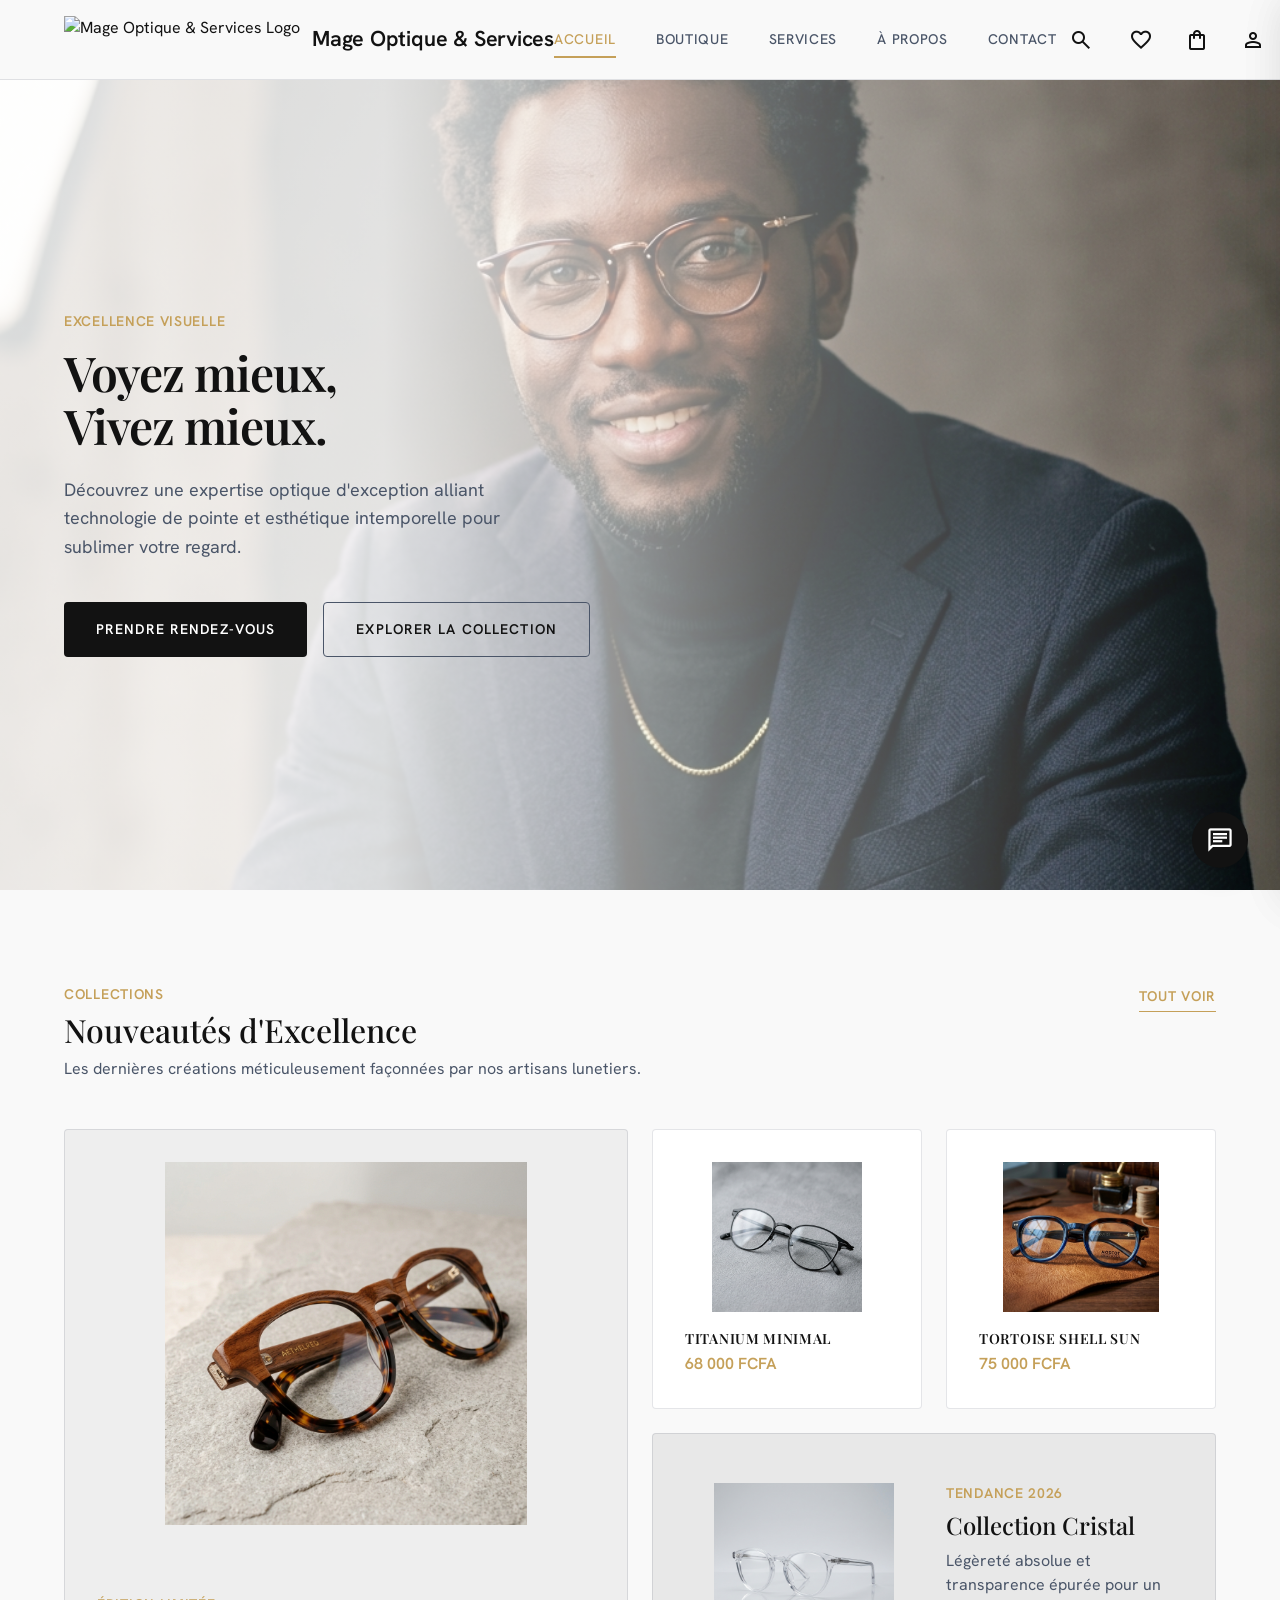
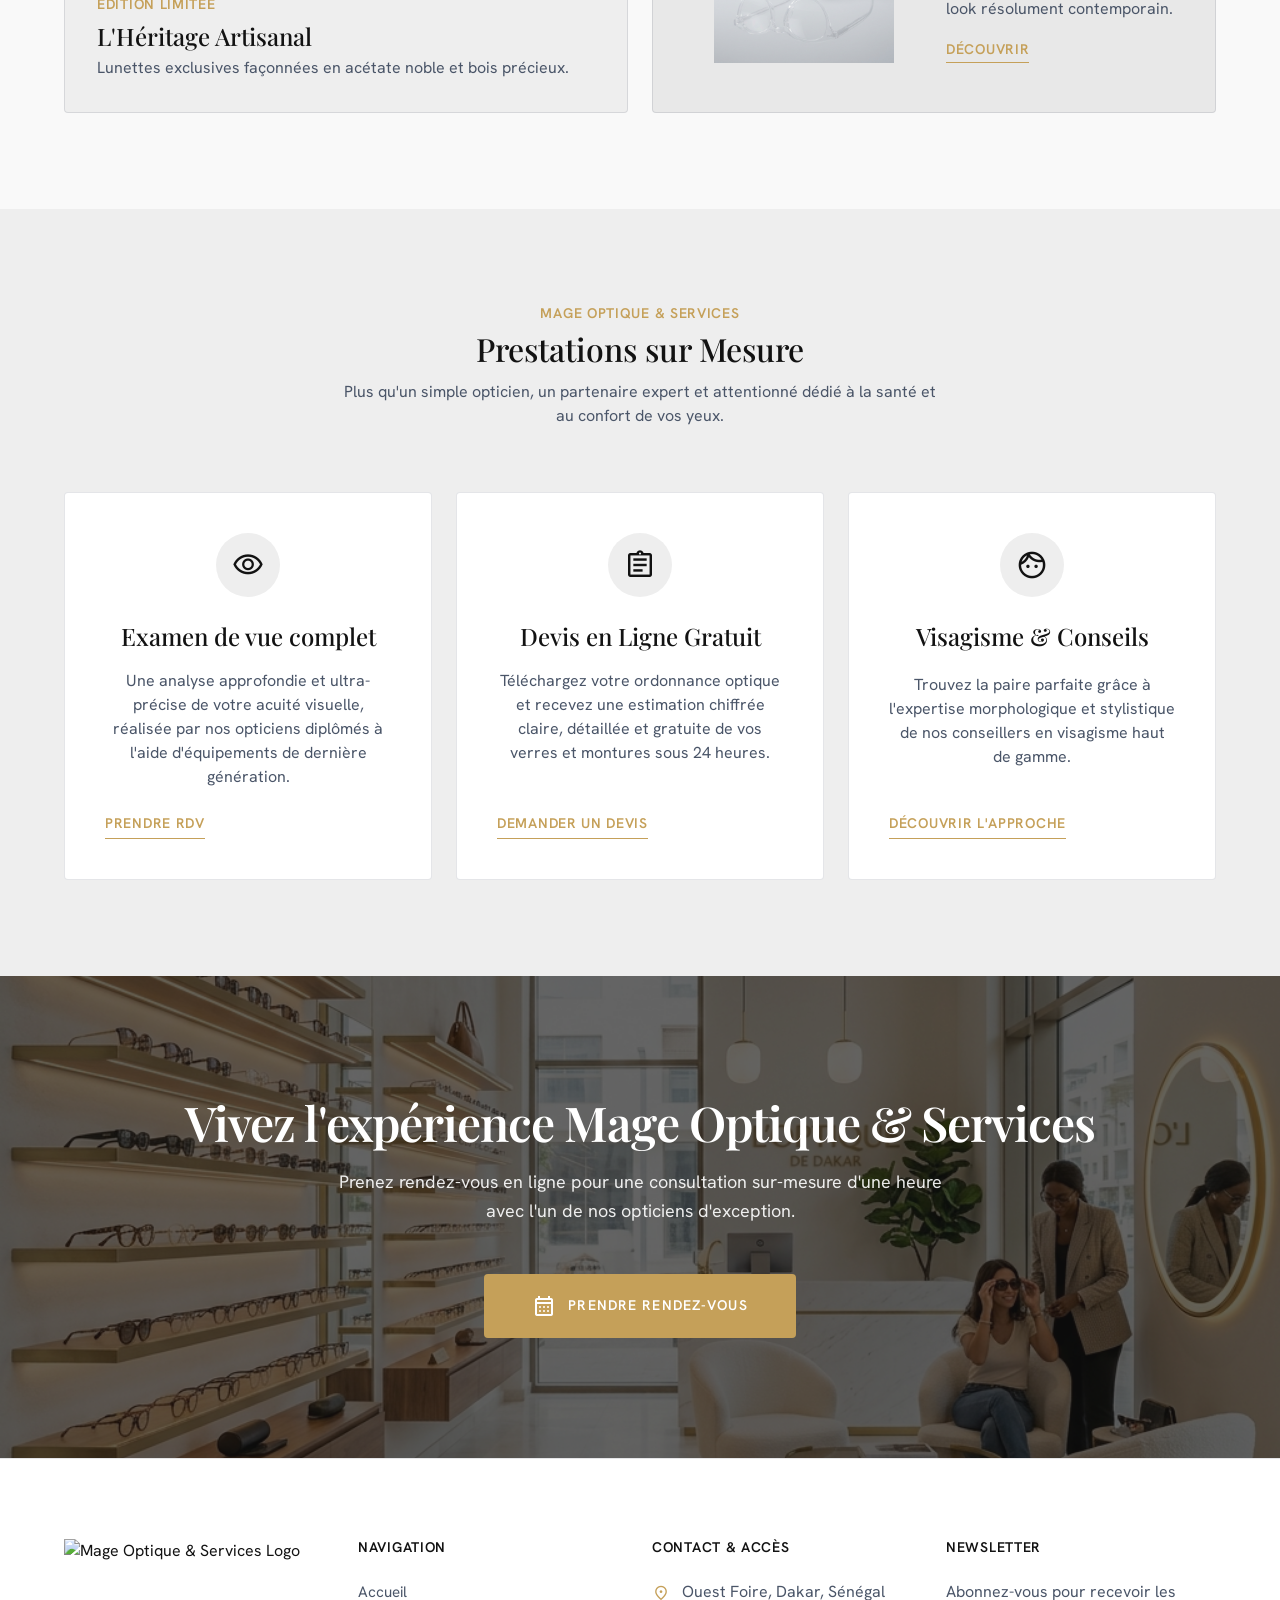
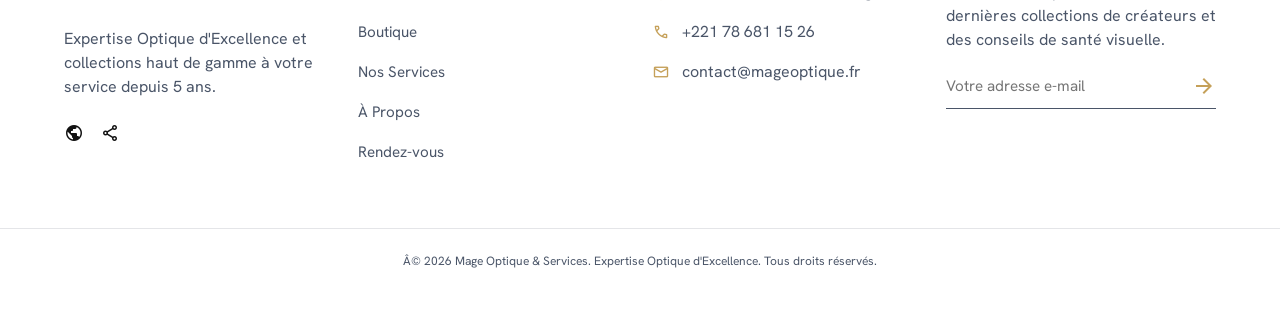
==== commit 9ed0e1cf: "Decrease hero overlay opacity on mobile view in index.html" ====
--- a/index.html
+++ b/index.html
@@ -34,7 +34,7 @@
         }
         @media (max-width: 768px) {
             .hero-overlay-mask {
-                background: linear-gradient(to bottom, rgba(255, 255, 255, 0.9) 0%, rgba(255, 255, 255, 0.75) 100%) !important;
+                background: linear-gradient(to bottom, rgba(255, 255, 255, 0.65) 0%, rgba(255, 255, 255, 0.4) 100%) !important;
             }
             .text-body-lg {
                 color: #121212 !important;
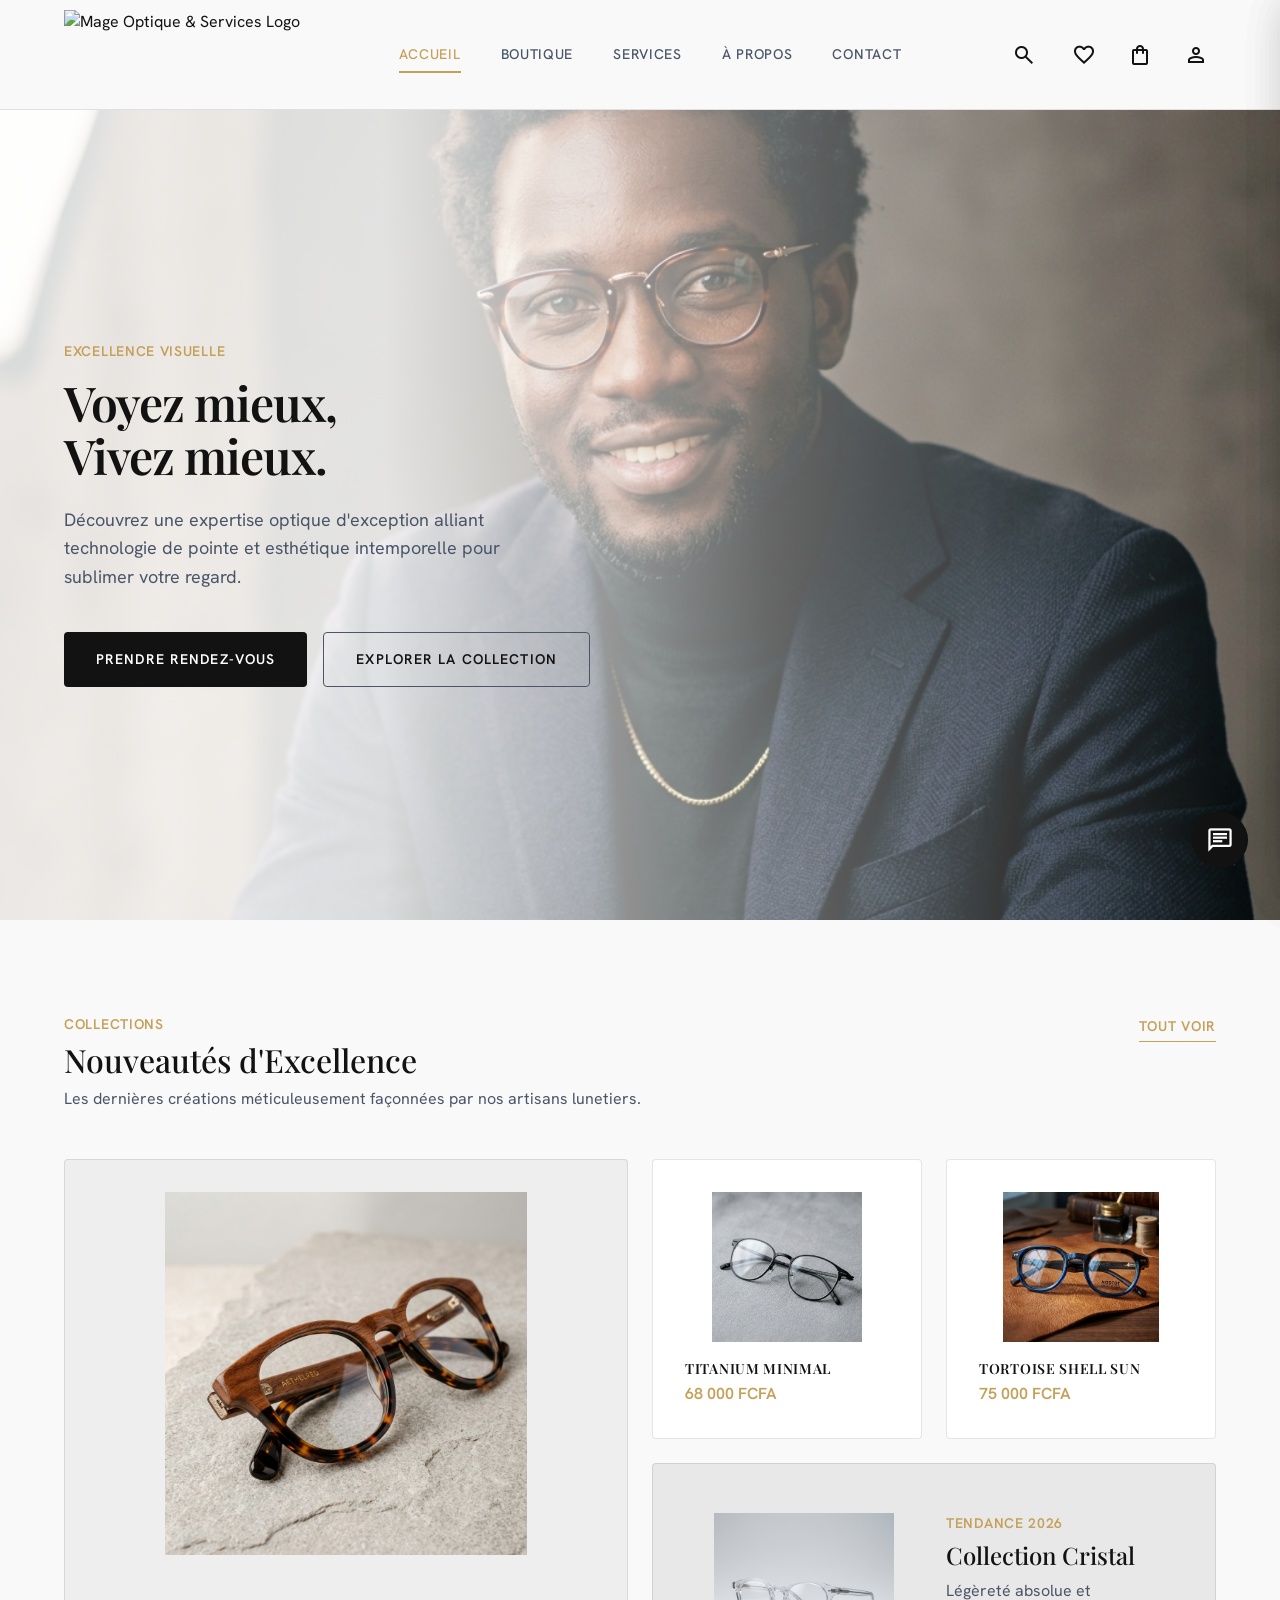
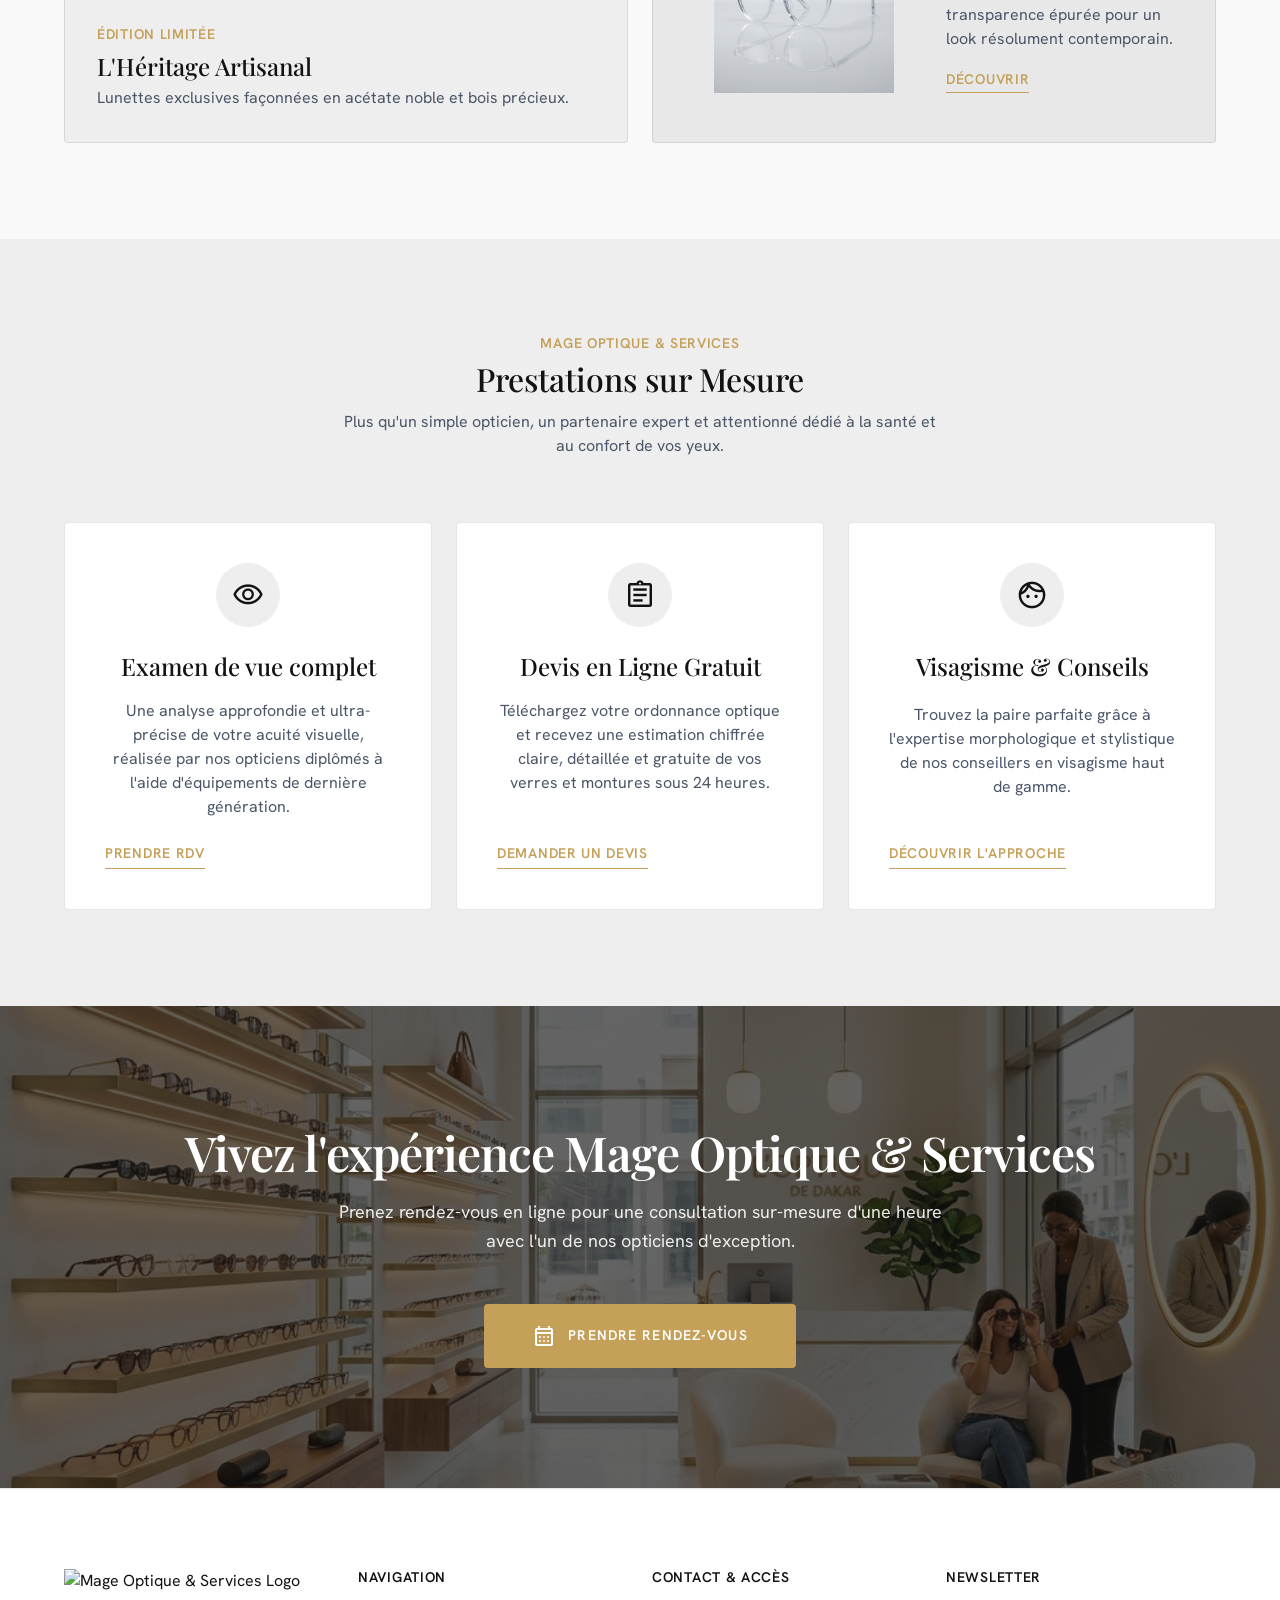
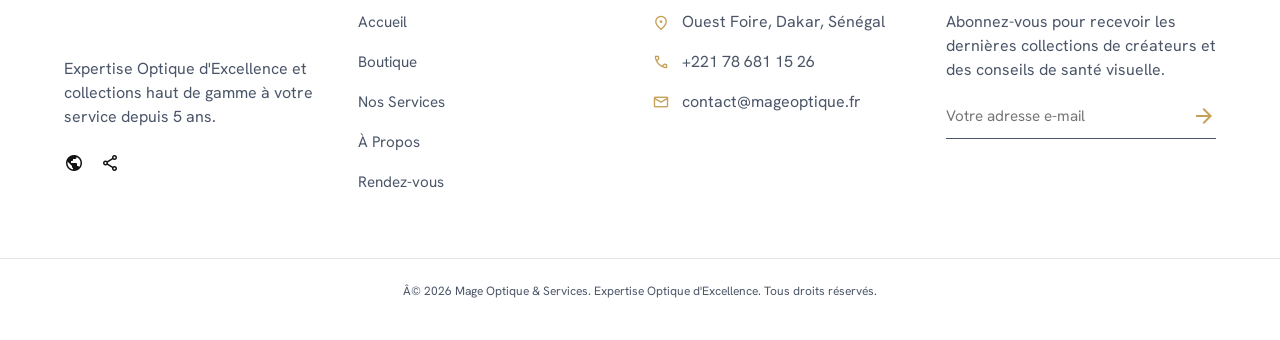
==== commit 12f31e8c: "feat: integration conciergerie IA, panneau d'administration, obfuscation cle API, ajustements tarifs" ====
--- a/index.html
+++ b/index.html
@@ -63,8 +63,8 @@
             
             <div class="nav-actions">
                 <a href="boutique.html" class="material-symbols-outlined icon-btn" id="search-nav-btn">search</a>
-                <span class="material-symbols-outlined icon-btn" onclick="alert('Votre liste de favoris est vide.')" id="fav-nav-btn">favorite</span>
-                <span class="material-symbols-outlined icon-btn" onclick="alert('Votre panier Mage Optique &amp; Services est vide.')" id="cart-nav-btn">shopping_bag</span>
+                <span class="material-symbols-outlined icon-btn" id="fav-nav-btn">favorite</span>
+                <span class="material-symbols-outlined icon-btn" id="cart-nav-btn">shopping_bag</span>
                 <a href="connexion.html" class="material-symbols-outlined icon-btn" id="login-nav-btn">person</a>
                 <span class="mobile-nav-toggle material-symbols-outlined" id="menu-toggle-btn">menu</span>
             </div>
@@ -120,7 +120,7 @@
                     <h1 class="text-display-lg" style="margin-bottom: 24px;">Voyez mieux,<br>Vivez mieux.</h1>
                     <p class="text-body-lg" style="margin-bottom: 40px; max-width: 480px;">Découvrez une expertise optique d'exception alliant technologie de pointe et esthétique intemporelle pour sublimer votre regard.</p>
                     <div style="display: flex; flex-wrap: wrap; gap: 16px;">
-                        <a href="contact.html" class="btn btn-primary" id="hero-book-btn">Prendre Rendez-vous</a>
+                        <a href="services.html#bookingConciergeForm" class="btn btn-primary" id="hero-book-btn">Prendre Rendez-vous</a>
                         <a href="boutique.html" class="btn btn-secondary" id="hero-explore-btn">Explorer la Collection</a>
                     </div>
                 </div>
@@ -207,7 +207,7 @@
                         </div>
                         <h3 class="text-headline-md" style="margin-bottom: 16px;">Examen de vue complet</h3>
                         <p class="text-body-md" style="margin-bottom: 24px; flex-grow: 1;">Une analyse approfondie et ultra-précise de votre acuité visuelle, réalisée par nos opticiens diplômés à l'aide d'équipements de dernière génération.</p>
-                        <a href="contact.html" class="btn-link">Prendre RDV</a>
+                        <a href="services.html#bookingConciergeForm" class="btn-link">Prendre RDV</a>
                     </div>
 
                     <!-- Service 2 -->
@@ -217,7 +217,7 @@
                         </div>
                         <h3 class="text-headline-md" style="margin-bottom: 16px;">Devis en Ligne Gratuit</h3>
                         <p class="text-body-md" style="margin-bottom: 24px; flex-grow: 1;">Téléchargez votre ordonnance optique et recevez une estimation chiffrée claire, détaillée et gratuite de vos verres et montures sous 24 heures.</p>
-                        <a href="services.html" class="btn-link">Demander un Devis</a>
+                        <a href="services.html#devisOnlineForm" class="btn-link">Demander un Devis</a>
                     </div>
 
                     <!-- Service 3 -->
@@ -243,7 +243,7 @@
             <div class="container" style="position: relative; z-index: 2; text-align: center;">
                 <h2 class="text-display-lg font-serif" style="margin-bottom: 20px; color: var(--color-paper-white);">Vivez l'expérience Mage Optique &amp; Services</h2>
                 <p class="text-body-lg" style="margin-bottom: 48px; max-width: 640px; margin-left: auto; margin-right: auto; opacity: 0.9; color: var(--color-paper-white);">Prenez rendez-vous en ligne pour une consultation sur-mesure d'une heure avec l'un de nos opticiens d'exception.</p>
-                <a href="contact.html" class="btn btn-gold" style="padding: 20px 48px; display: inline-flex; align-items: center; gap: 12px;" id="cta-book-btn">
+                <a href="services.html#bookingConciergeForm" class="btn btn-gold" style="padding: 20px 48px; display: inline-flex; align-items: center; gap: 12px;" id="cta-book-btn">
                     <span class="material-symbols-outlined">calendar_month</span>
                     Prendre Rendez-vous
                 </a>
@@ -271,7 +271,7 @@
                     <li><a href="boutique.html" class="footer-link">Boutique</a></li>
                     <li><a href="services.html" class="footer-link">Nos Services</a></li>
                     <li><a href="a-propos.html" class="footer-link">À Propos</a></li>
-                    <li><a href="contact.html" class="footer-link">Rendez-vous</a></li>
+                    <li><a href="services.html#bookingConciergeForm" class="footer-link">Rendez-vous</a></li>
                 </ul>
             </div>
 
@@ -296,7 +296,7 @@
             <div>
                 <h5 class="footer-title">Newsletter</h5>
                 <p class="text-body-md" style="margin-bottom: 20px;">Abonnez-vous pour recevoir les dernières collections de créateurs et des conseils de santé visuelle.</p>
-                <form onsubmit="event.preventDefault(); alert('Merci pour votre inscription à la newsletter Mage Optique &amp; Services !'); this.reset();" style="display: flex; border-bottom: 1px solid var(--color-soft-slate); padding-bottom: 8px;" id="newsletter-form">
+                <form onsubmit="event.preventDefault(); showToast('Merci pour votre inscription à notre newsletter !'); this.reset();" style="display: flex; border-bottom: 1px solid var(--color-soft-slate); padding-bottom: 8px;" id="newsletter-form">
                     <input type="email" placeholder="Votre adresse e-mail" style="flex-grow: 1; padding: 4px 0; color: var(--color-deep-charcoal); font-size: 0.95rem;" required id="news-email-input">
                     <button type="submit" class="material-symbols-outlined" style="color: var(--color-muted-gold); cursor: pointer;" id="news-submit-btn">arrow_forward</button>
                 </form>
@@ -313,14 +313,14 @@
         <div id="concierge-message" class="glass-effect" style="display: none; padding: 12px 20px; border-radius: var(--border-radius-lg); font-size: 0.875rem; font-weight: 500; box-shadow: 0 10px 25px rgba(0,0,0,0.05); border-color: var(--color-muted-gold); animation: fadeIn 0.3s ease-out; max-width: 240px; color: var(--color-deep-charcoal);">
             Besoin d'un conseil ? Chattez avec l'un de nos visagistes en direct.
         </div>
-        <button onclick="alert('L\'assistant conseil Mage Optique &amp; Services est en cours d\'initialisation...')" onmouseover="document.getElementById('concierge-message').style.display='block'" onmouseout="document.getElementById('concierge-message').style.display='none'" class="flex-center" style="width: 56px; height: 56px; border-radius: var(--border-radius-full); background-color: var(--color-deep-charcoal); color: var(--color-paper-white); box-shadow: 0 10px 25px rgba(0,0,0,0.1); cursor: pointer; transition: var(--transition-fast);" id="concierge-floating-btn">
+        <button onclick="showToast('Notre service de conciergerie optique ouvre très prochainement !')" onmouseover="document.getElementById('concierge-message').style.display='block'" onmouseout="document.getElementById('concierge-message').style.display='none'" class="flex-center" style="width: 56px; height: 56px; border-radius: var(--border-radius-full); background-color: var(--color-deep-charcoal); color: var(--color-paper-white); box-shadow: 0 10px 25px rgba(0,0,0,0.1); cursor: pointer; transition: var(--transition-fast);" id="concierge-floating-btn">
             <span class="material-symbols-outlined" style="font-size: 28px;">chat</span>
         </button>
     </div>
 
     <!-- Core Scripting -->
     <script src="js/db.js?v=3"></script>
-    <script src="js/main.js?v=7"></script>
+    <script src="js/main.js?v=8"></script>
     <script>
         // Smooth fade-in hero carousel automation
         document.addEventListener('DOMContentLoaded', () => {
--- a/css/style.css
+++ b/css/style.css
@@ -196,15 +196,26 @@
     top: 0;
     left: 0;
     width: 100%;
-    height: 80px;
+    height: 110px;
     z-index: 100;
     border-bottom: 1px solid var(--color-border-subtle);
     transition: var(--transition-smooth);
 }
 
 .top-header.scrolled {
-    height: 70px;
+    height: 86px;
     box-shadow: 0 10px 30px rgba(0, 0, 0, 0.02);
+}
+
+main {
+    padding-top: 110px !important;
+    transition: var(--transition-smooth);
+}
+
+@media (max-width: 768px) {
+    main {
+        padding-top: 96px !important;
+    }
 }
 
 .nav-bar {
@@ -218,21 +229,24 @@
 .nav-logo {
     display: flex;
     align-items: center;
-    gap: 12px;
+    gap: 14px;
     flex-shrink: 0;
 }
 
 .logo-img {
-    height: 48px;
+    height: 90px;
     width: auto;
-    object-contain: fit;
+    object-fit: contain;
+    mix-blend-mode: multiply;
+    transition: var(--transition-smooth);
+}
+
+.top-header.scrolled .logo-img {
+    height: 66px;
 }
 
 .logo-text {
-    font-size: 1.35rem;
-    font-weight: 600;
-    letter-spacing: -0.01em;
-    transition: var(--transition-smooth);
+    display: none !important;
 }
 
 .nav-links {
@@ -625,35 +639,51 @@
     background-color: var(--color-paper-white);
     border: 1px solid var(--color-border-subtle);
     border-radius: var(--border-radius-md);
-    padding: 24px;
+    padding: 20px;
     display: flex;
     flex-direction: column;
     transition: var(--transition-smooth);
     position: relative;
+    overflow: visible;
+}
+
+.product-card:hover {
+    border-color: rgba(197, 160, 89, 0.35);
+    box-shadow: 0 16px 40px rgba(0, 0, 0, 0.08);
+    transform: translateY(-4px);
 }
 
 .product-img-wrapper {
-    height: 240px;
+    width: 100%;
+    aspect-ratio: 4 / 3;
     background-color: var(--color-surface-container);
     border-radius: var(--border-radius-md);
-    display: flex;
-    align-items: center;
-    justify-content: center;
     overflow: hidden;
     position: relative;
     margin-bottom: 20px;
+    /* Subtle inner shadow for depth */
+    box-shadow: inset 0 0 0 1px rgba(0,0,0,0.04);
 }
 
 .product-img {
-    height: 80%;
-    width: auto;
+    width: 100%;
+    height: 100%;
+    object-fit: cover;
+    object-position: center;
+    display: block;
+    transition: transform 0.5s cubic-bezier(0.16, 1, 0.3, 1);
+}
+
+/* For products with a white/transparent background (contain mode) */
+.product-img.img-contain {
     object-fit: contain;
+    padding: 16px;
     mix-blend-mode: multiply;
-    transition: var(--transition-smooth);
+    background-color: #fff;
 }
 
 .product-card:hover .product-img {
-    transform: scale(1.08);
+    transform: scale(1.06);
 }
 
 .product-tag {
@@ -673,10 +703,11 @@
 
 .product-favorite {
     position: absolute;
-    top: 16px;
-    right: 16px;
-    background: rgba(255, 255, 255, 0.8);
-    backdrop-filter: blur(4px);
+    top: 12px;
+    right: 12px;
+    background: rgba(255, 255, 255, 0.92);
+    backdrop-filter: blur(8px);
+    -webkit-backdrop-filter: blur(8px);
     width: 36px;
     height: 36px;
     border-radius: var(--border-radius-full);
@@ -686,11 +717,84 @@
     cursor: pointer;
     font-size: 20px;
     transition: var(--transition-fast);
+    z-index: 15;
+    box-shadow: 0 2px 8px rgba(0,0,0,0.1);
 }
 
 .product-favorite:hover {
     color: var(--color-error);
     background-color: var(--color-paper-white);
+    transform: scale(1.1);
+}
+
+.active-favorite {
+    color: var(--color-error) !important;
+}
+
+/* Product card hover overlay — quick CTA */
+.product-card-overlay {
+    position: absolute;
+    inset: 0;
+    background: linear-gradient(to top, rgba(18,18,18,0.85) 0%, rgba(18,18,18,0.3) 60%, transparent 100%);
+    display: flex;
+    flex-direction: column;
+    align-items: center;
+    justify-content: flex-end;
+    padding: 20px 16px;
+    gap: 8px;
+    opacity: 0;
+    transition: opacity 0.35s cubic-bezier(0.16, 1, 0.3, 1);
+    z-index: 12;
+}
+
+.product-img-wrapper:hover .product-card-overlay {
+    opacity: 1;
+}
+
+.product-overlay-btn {
+    width: 100%;
+    padding: 10px 16px;
+    background: var(--color-muted-gold);
+    color: var(--color-paper-white);
+    border-radius: var(--border-radius-sm);
+    font-family: var(--font-sans);
+    font-size: 0.75rem;
+    font-weight: 700;
+    text-transform: uppercase;
+    letter-spacing: 0.06em;
+    cursor: pointer;
+    display: flex;
+    align-items: center;
+    justify-content: center;
+    gap: 8px;
+    transition: var(--transition-fast);
+    transform: translateY(8px);
+    opacity: 0;
+    border: none;
+}
+
+.product-img-wrapper:hover .product-overlay-btn {
+    transform: translateY(0);
+    opacity: 1;
+    transition: transform 0.3s cubic-bezier(0.16, 1, 0.3, 1) 0.05s, opacity 0.3s ease 0.05s, background 0.2s;
+}
+
+.product-img-wrapper:hover .product-overlay-btn:nth-child(2) {
+    transition-delay: 0.1s;
+}
+
+.product-overlay-btn:hover {
+    background: var(--color-deep-charcoal);
+}
+
+.product-overlay-btn-secondary {
+    background: rgba(255,255,255,0.15);
+    backdrop-filter: blur(4px);
+    border: 1px solid rgba(255,255,255,0.3) !important;
+}
+
+.product-overlay-btn-secondary:hover {
+    background: rgba(255,255,255,0.25);
 }
 
 /* Virtual Try-On Canvas Component */
@@ -1071,7 +1175,7 @@
 
 @media (max-width: 768px) {
     .top-header {
-        height: 70px;
+        height: 96px;
     }
     
     .nav-links {
@@ -1141,8 +1245,29 @@
 
 /* --- Responsive Logo & Navigation --- */
 @media (max-width: 768px) {
-    .logo-text {
-        display: none !important;
+    .logo-img {
+        height: 74px;
+    }
+    
+    .nav-actions {
+        gap: 10px !important;
+    }
+    
+    .nav-actions > div,
+    .nav-actions > a,
+    .nav-actions > span {
+        width: 36px !important;
+        height: 36px !important;
+    }
+    
+    .nav-actions .nav-search-container {
+        margin-left: 0 !important;
+    }
+    
+    .icon-btn, .mobile-nav-toggle {
+        font-size: 22px !important;
+        width: 22px !important;
+        height: 22px !important;
     }
 }
 
@@ -1161,9 +1286,6 @@
     }
     .nav-logo {
         gap: 8px !important;
-    }
-    .logo-text {
-        font-size: 1.15rem !important;
     }
 }
 .booking-actions {
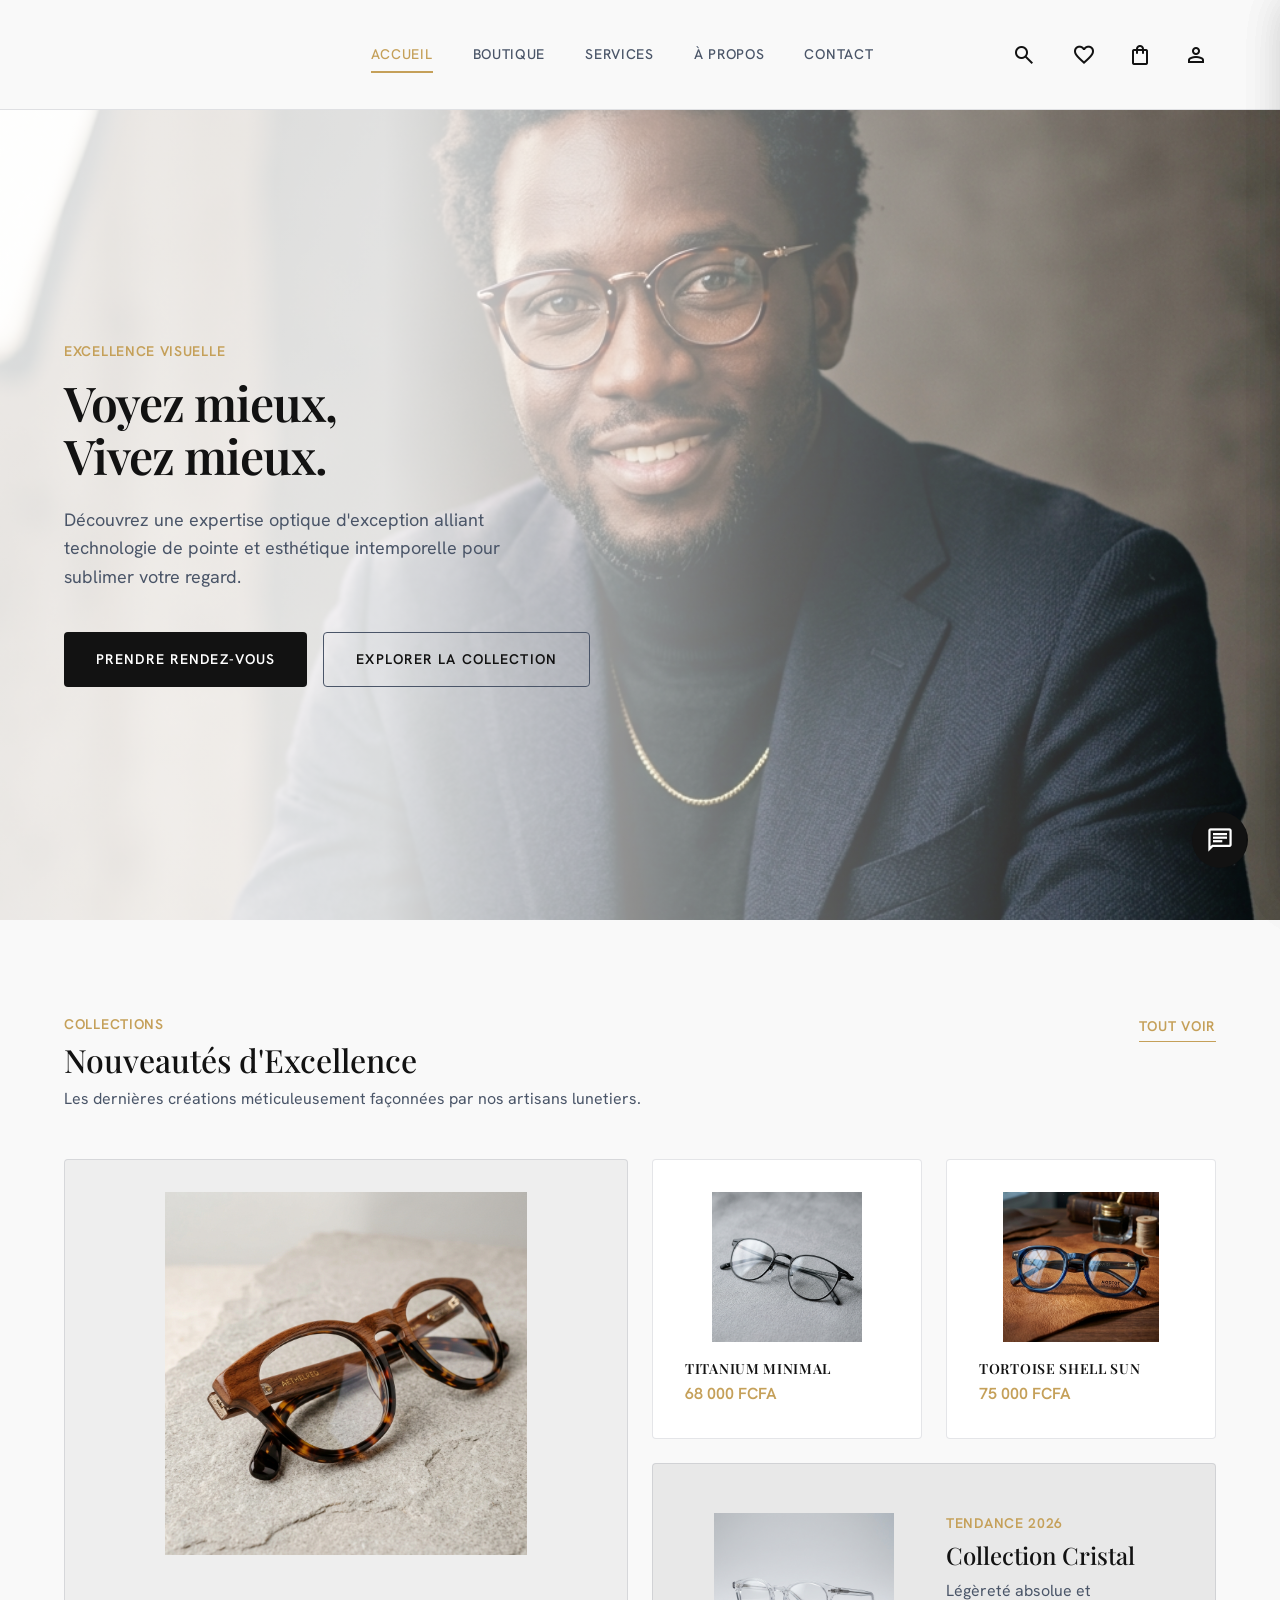
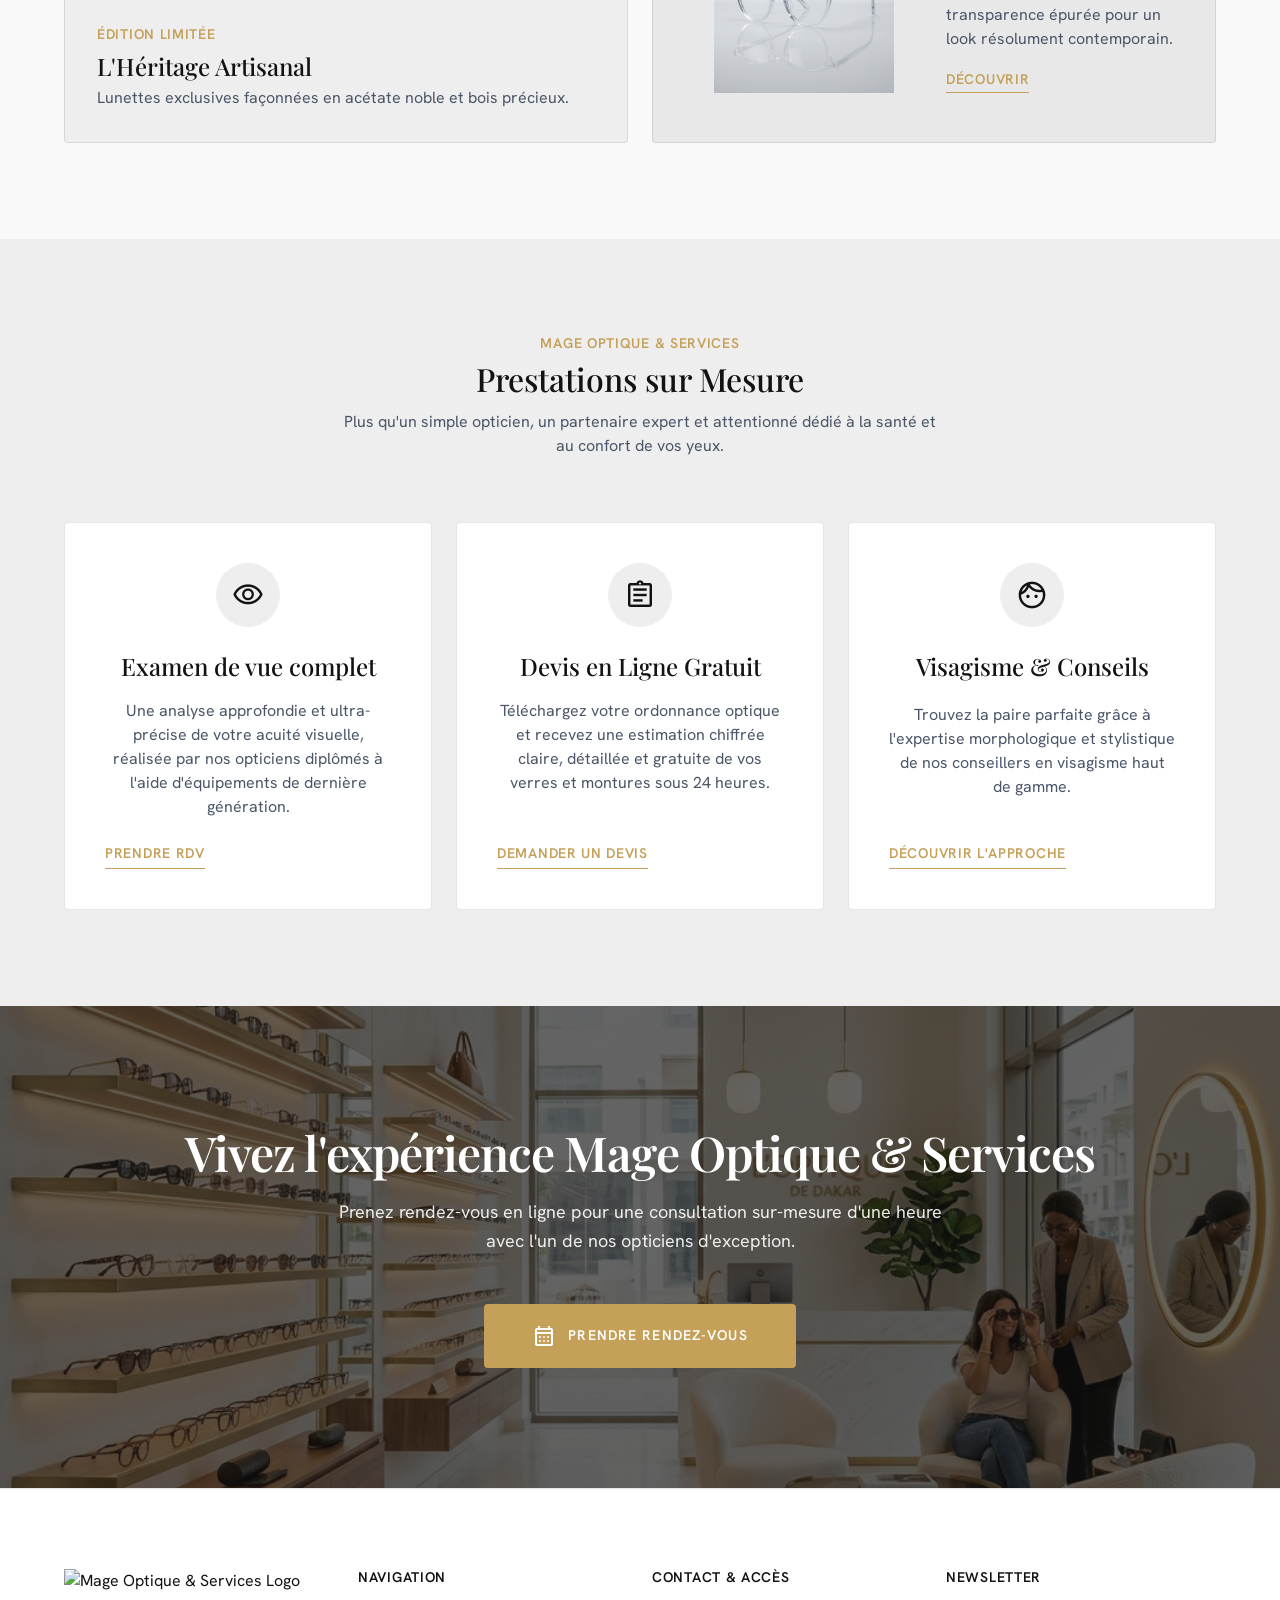
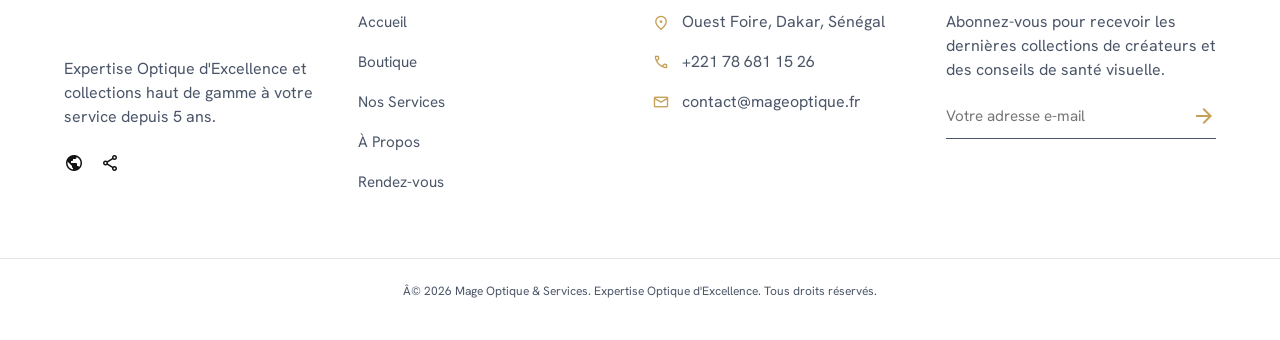
==== commit 9c0d4d9a: "seo(favicon): add official favicon and social preview meta tags to HTML pages" ====
--- a/index.html
+++ b/index.html
@@ -5,6 +5,23 @@
     <meta name="viewport" content="width=device-width, initial-scale=1.0">
     <meta name="description" content="Mage Optique & Services | Haute lunetterie et expertise optique d'excellence. Découvrez nos montures de créateurs et planifiez votre examen de vue.">
     <title>Mage Optique & Services | Haute Lunetterie & Expertise</title>
+    
+    <!-- Favicon -->
+    <link rel="icon" type="image/png" href="https://lh3.googleusercontent.com/aida-public/[base64]">
+    
+    <!-- Open Graph / Facebook -->
+    <meta property="og:type" content="website">
+    <meta property="og:url" content="https://www.mageoptique.com/">
+    <meta property="og:title" content="Mage Optique & Services | Haute Lunetterie & Expertise">
+    <meta property="og:description" content="Mage Optique & Services | Haute lunetterie et expertise optique d'excellence. Découvrez nos montures de créateurs et planifiez votre examen de vue.">
+    <meta property="og:image" content="https://lh3.googleusercontent.com/aida-public/[base64]">
+
+    <!-- Twitter -->
+    <meta name="twitter:card" content="summary_large_image">
+    <meta name="twitter:url" content="https://www.mageoptique.com/">
+    <meta name="twitter:title" content="Mage Optique & Services | Haute Lunetterie & Expertise">
+    <meta name="twitter:description" content="Mage Optique & Services | Haute lunetterie et expertise optique d'excellence. Découvrez nos montures de créateurs et planifiez votre examen de vue.">
+    <meta name="twitter:image" content="https://lh3.googleusercontent.com/aida-public/[base64]">
     
     <!-- Google Fonts & Material Symbols -->
     <link href="https://fonts.googleapis.com/css2?family=Playfair+Display:wght@400;500;600;700&family=Hanken+Grotesk:wght@300;400;500;600;700&display=swap" rel="stylesheet">
@@ -320,7 +337,7 @@
 
     <!-- Core Scripting -->
     <script src="js/db.js?v=3"></script>
-    <script src="js/main.js?v=8"></script>
+    <script src="js/main.js?v=9"></script>
     <script>
         // Smooth fade-in hero carousel automation
         document.addEventListener('DOMContentLoaded', () => {
--- a/css/style.css
+++ b/css/style.css
@@ -231,18 +231,28 @@
     align-items: center;
     gap: 14px;
     flex-shrink: 0;
+    height: 100%;
+    width: 180px;
+    overflow: hidden;
+    justify-content: center;
+    transition: var(--transition-smooth);
+}
+
+.top-header.scrolled .nav-logo {
+    width: 130px;
 }
 
 .logo-img {
-    height: 90px;
-    width: auto;
+    height: 220px;
+    width: 220px;
     object-fit: contain;
     mix-blend-mode: multiply;
     transition: var(--transition-smooth);
 }
 
 .top-header.scrolled .logo-img {
-    height: 66px;
+    height: 160px;
+    width: 160px;
 }
 
 .logo-text {
@@ -1245,8 +1255,22 @@
 
 /* --- Responsive Logo & Navigation --- */
 @media (max-width: 768px) {
+    .top-header .nav-logo {
+        width: 100px;
+    }
+    
+    .top-header.scrolled .nav-logo {
+        width: 85px;
+    }
+    
     .logo-img {
-        height: 74px;
+        height: 120px;
+        width: 120px;
+    }
+    
+    .top-header.scrolled .logo-img {
+        height: 100px;
+        width: 100px;
     }
     
     .nav-actions {
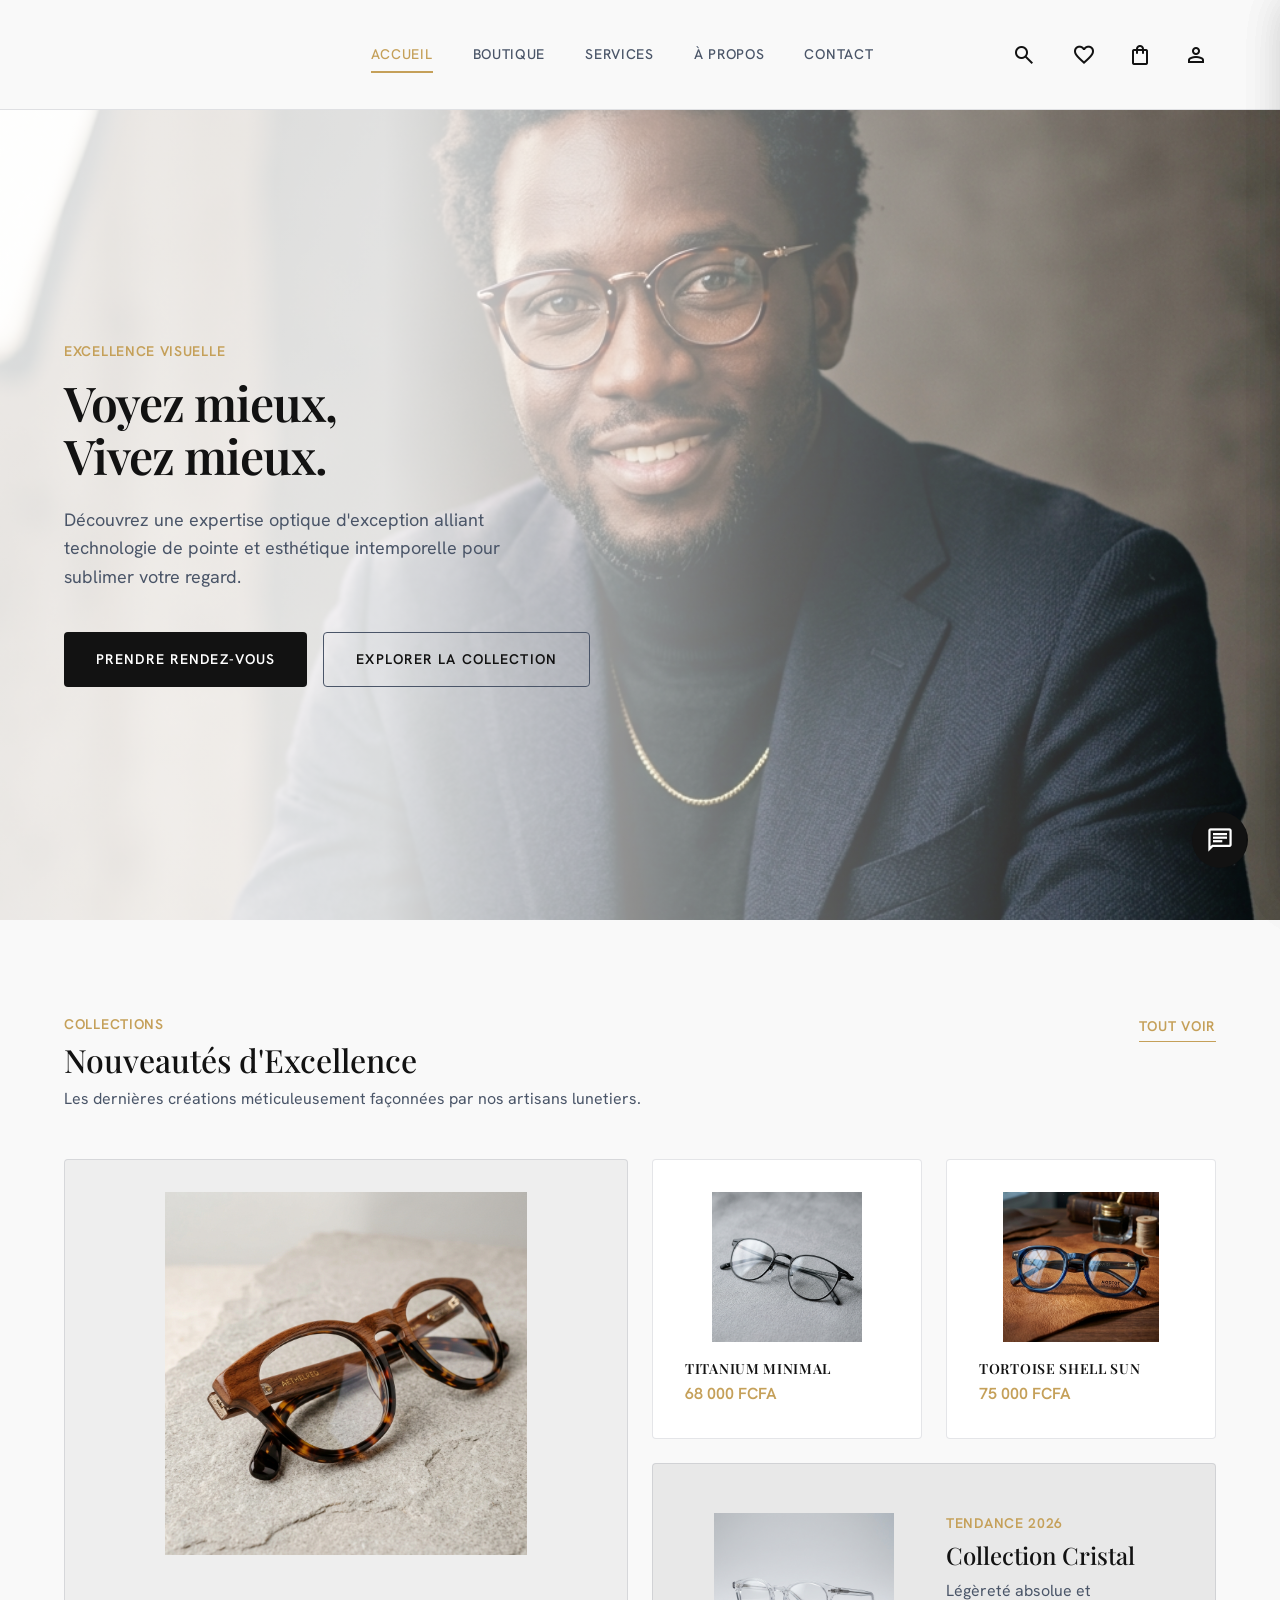
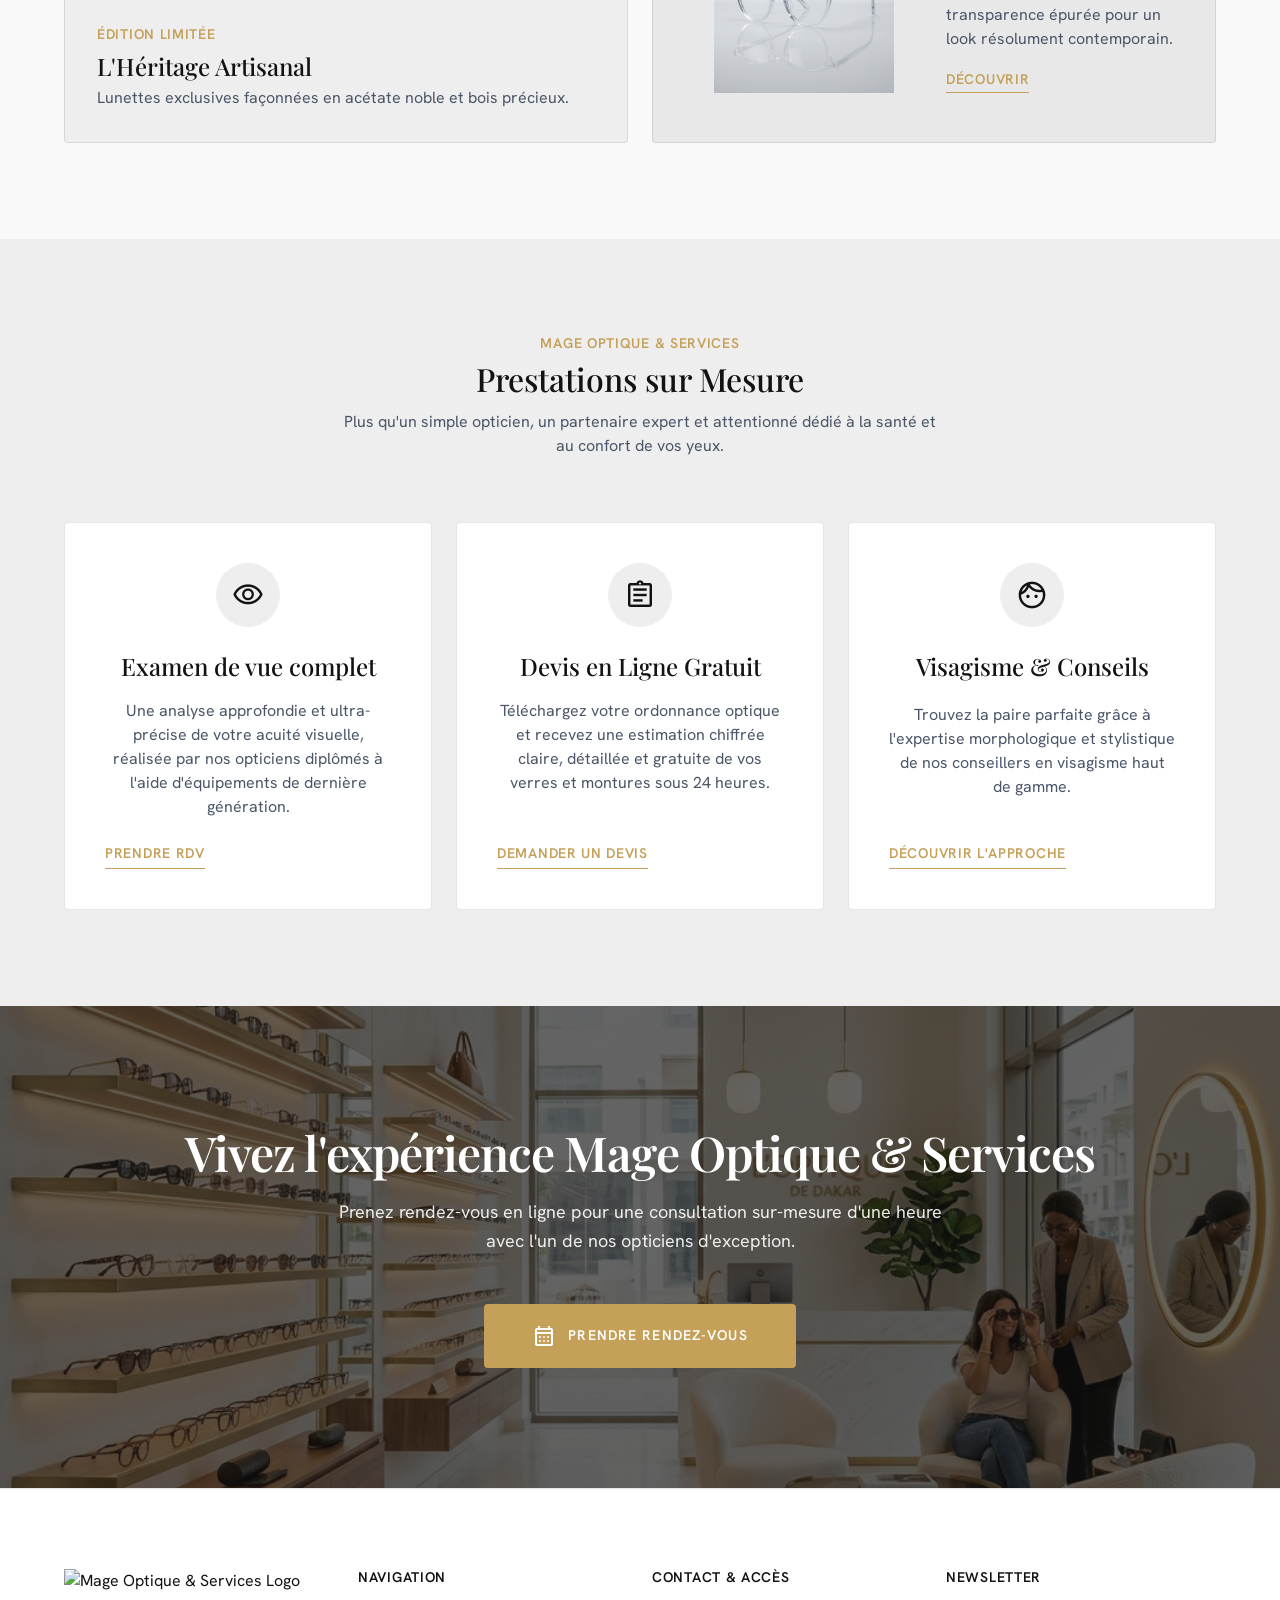
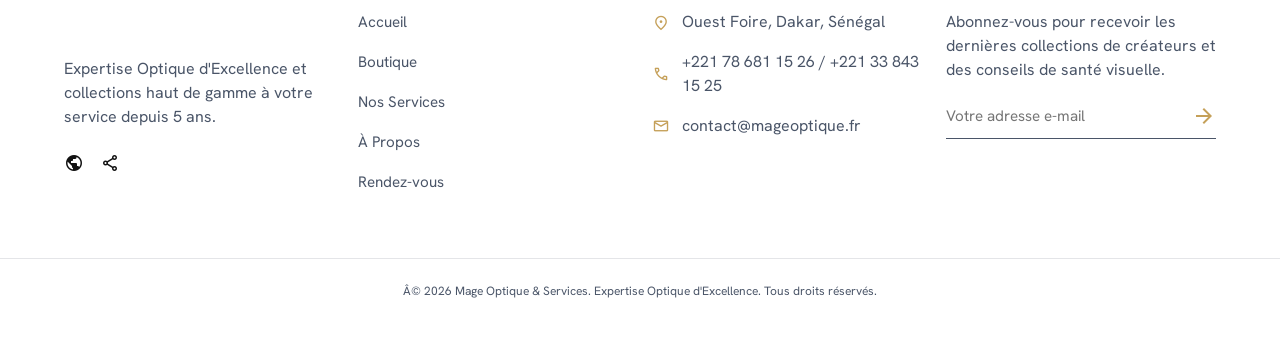
==== commit 16a06330: "feat: add +221 33 843 15 25 as secondary phone number for Mage" ====
--- a/index.html
+++ b/index.html
@@ -301,7 +301,7 @@
                     </li>
                     <li style="display: flex; gap: 12px; align-items: center;">
                         <span class="material-symbols-outlined" style="font-size: 18px; color: var(--color-muted-gold);">call</span>
-                        <span>+221 78 681 15 26</span>
+                        <span>+221 78 681 15 26 / +221 33 843 15 25</span>
                     </li>
                     <li style="display: flex; gap: 12px; align-items: center;">
                         <span class="material-symbols-outlined" style="font-size: 18px; color: var(--color-muted-gold);">mail</span>
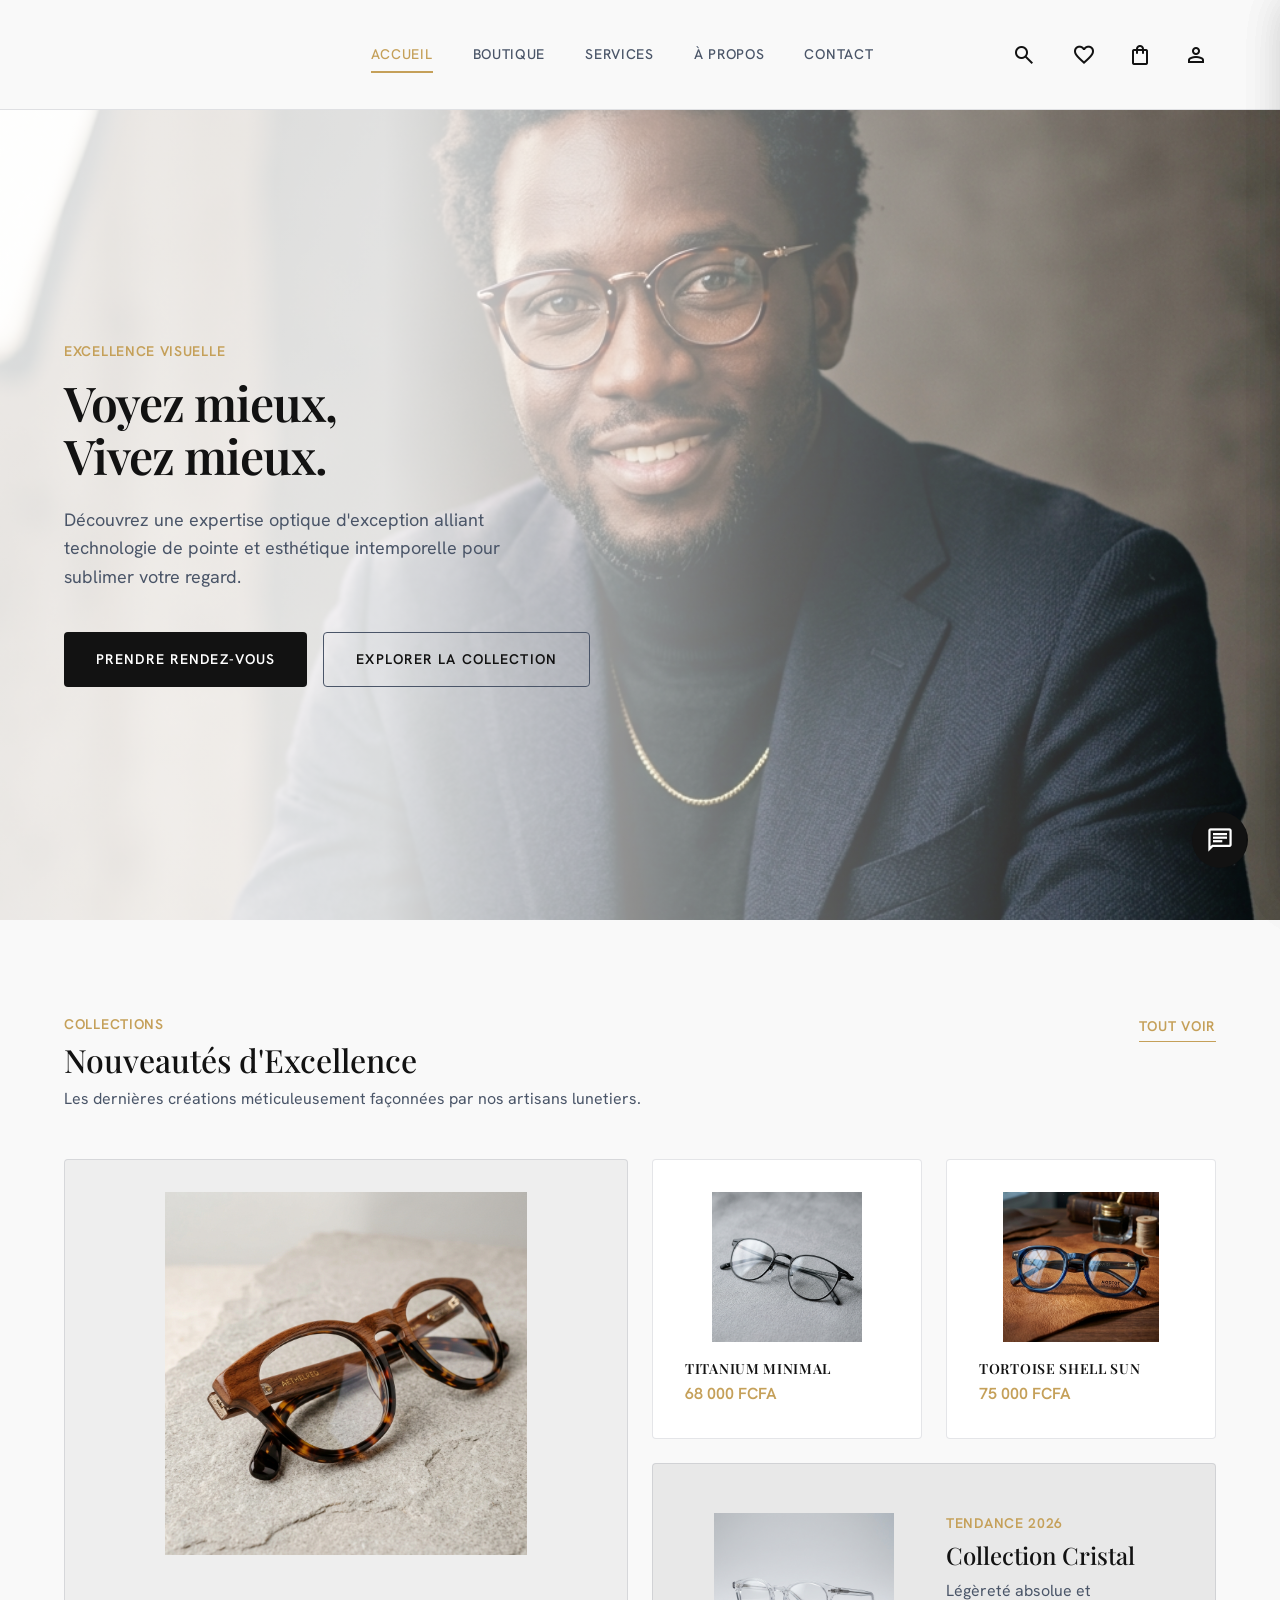
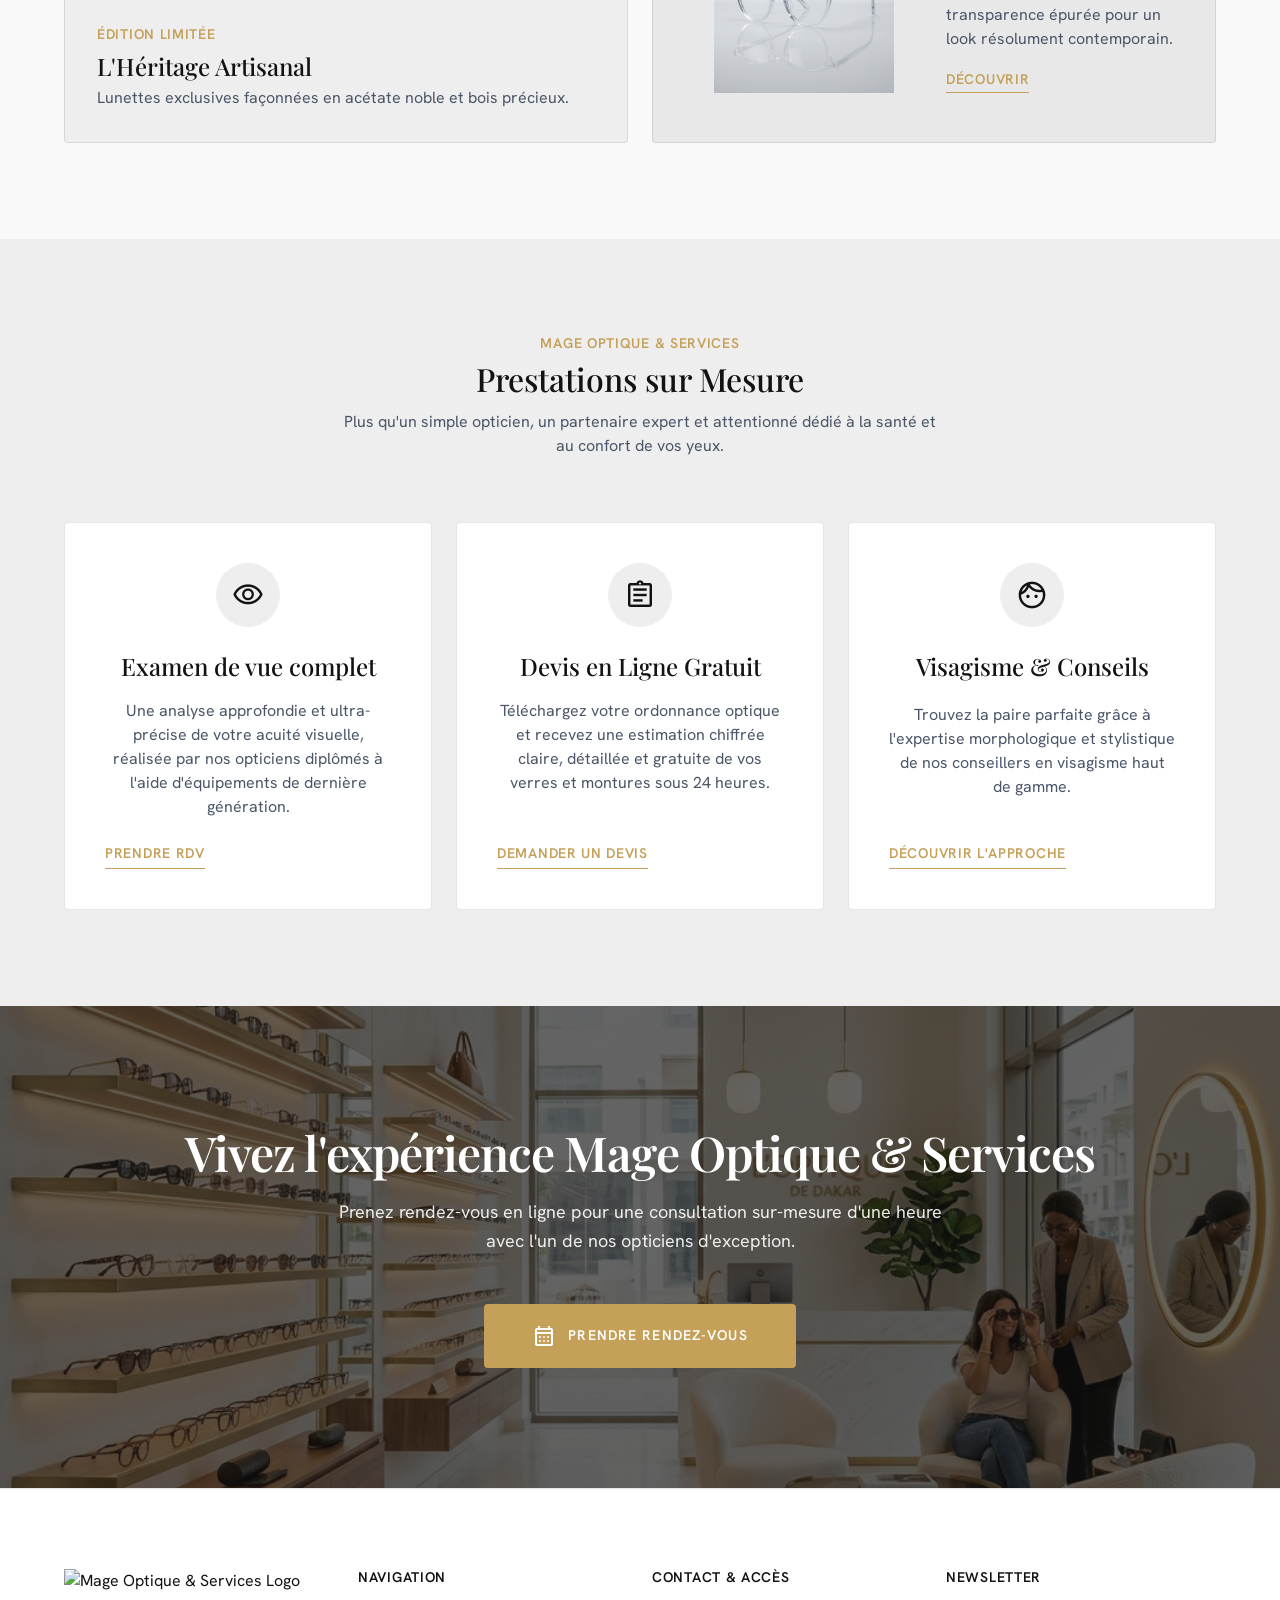
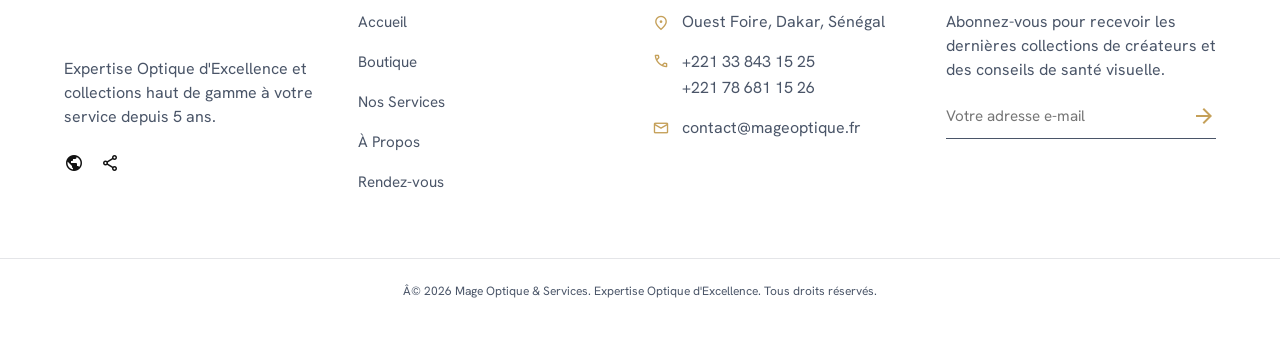
==== commit 51473590: "style: stack fixed number on top and mobile number below for call items" ====
--- a/index.html
+++ b/index.html
@@ -299,9 +299,12 @@
                         <span class="material-symbols-outlined" style="font-size: 18px; margin-top: 4px; color: var(--color-muted-gold);">location_on</span>
                         <span>Ouest Foire, Dakar, Sénégal</span>
                     </li>
-                    <li style="display: flex; gap: 12px; align-items: center;">
-                        <span class="material-symbols-outlined" style="font-size: 18px; color: var(--color-muted-gold);">call</span>
-                        <span>+221 78 681 15 26 / +221 33 843 15 25</span>
+                    <li style="display: flex; gap: 12px; align-items: flex-start;">
+                        <span class="material-symbols-outlined" style="font-size: 18px; margin-top: 2px; color: var(--color-muted-gold);">call</span>
+                        <div style="display: flex; flex-direction: column; gap: 2px;">
+                            <span>+221 33 843 15 25</span>
+                            <span>+221 78 681 15 26</span>
+                        </div>
                     </li>
                     <li style="display: flex; gap: 12px; align-items: center;">
                         <span class="material-symbols-outlined" style="font-size: 18px; color: var(--color-muted-gold);">mail</span>
